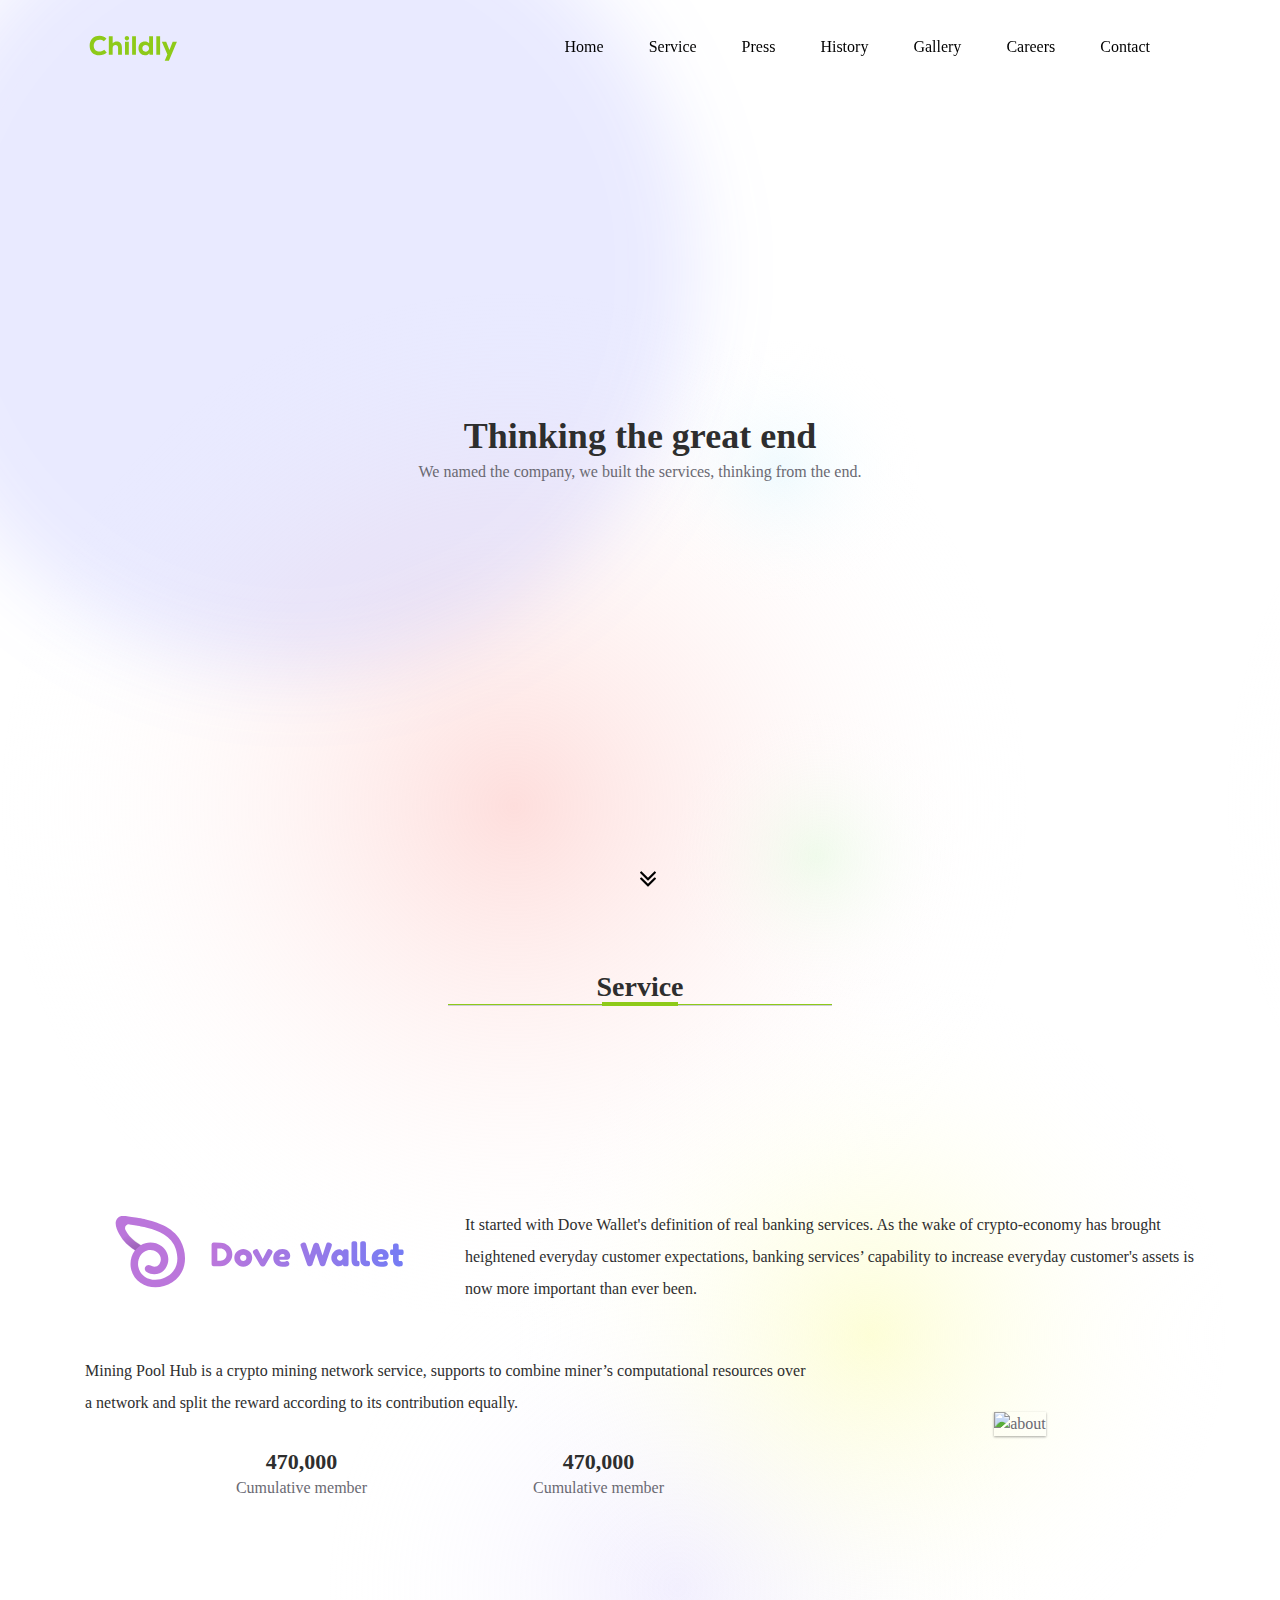
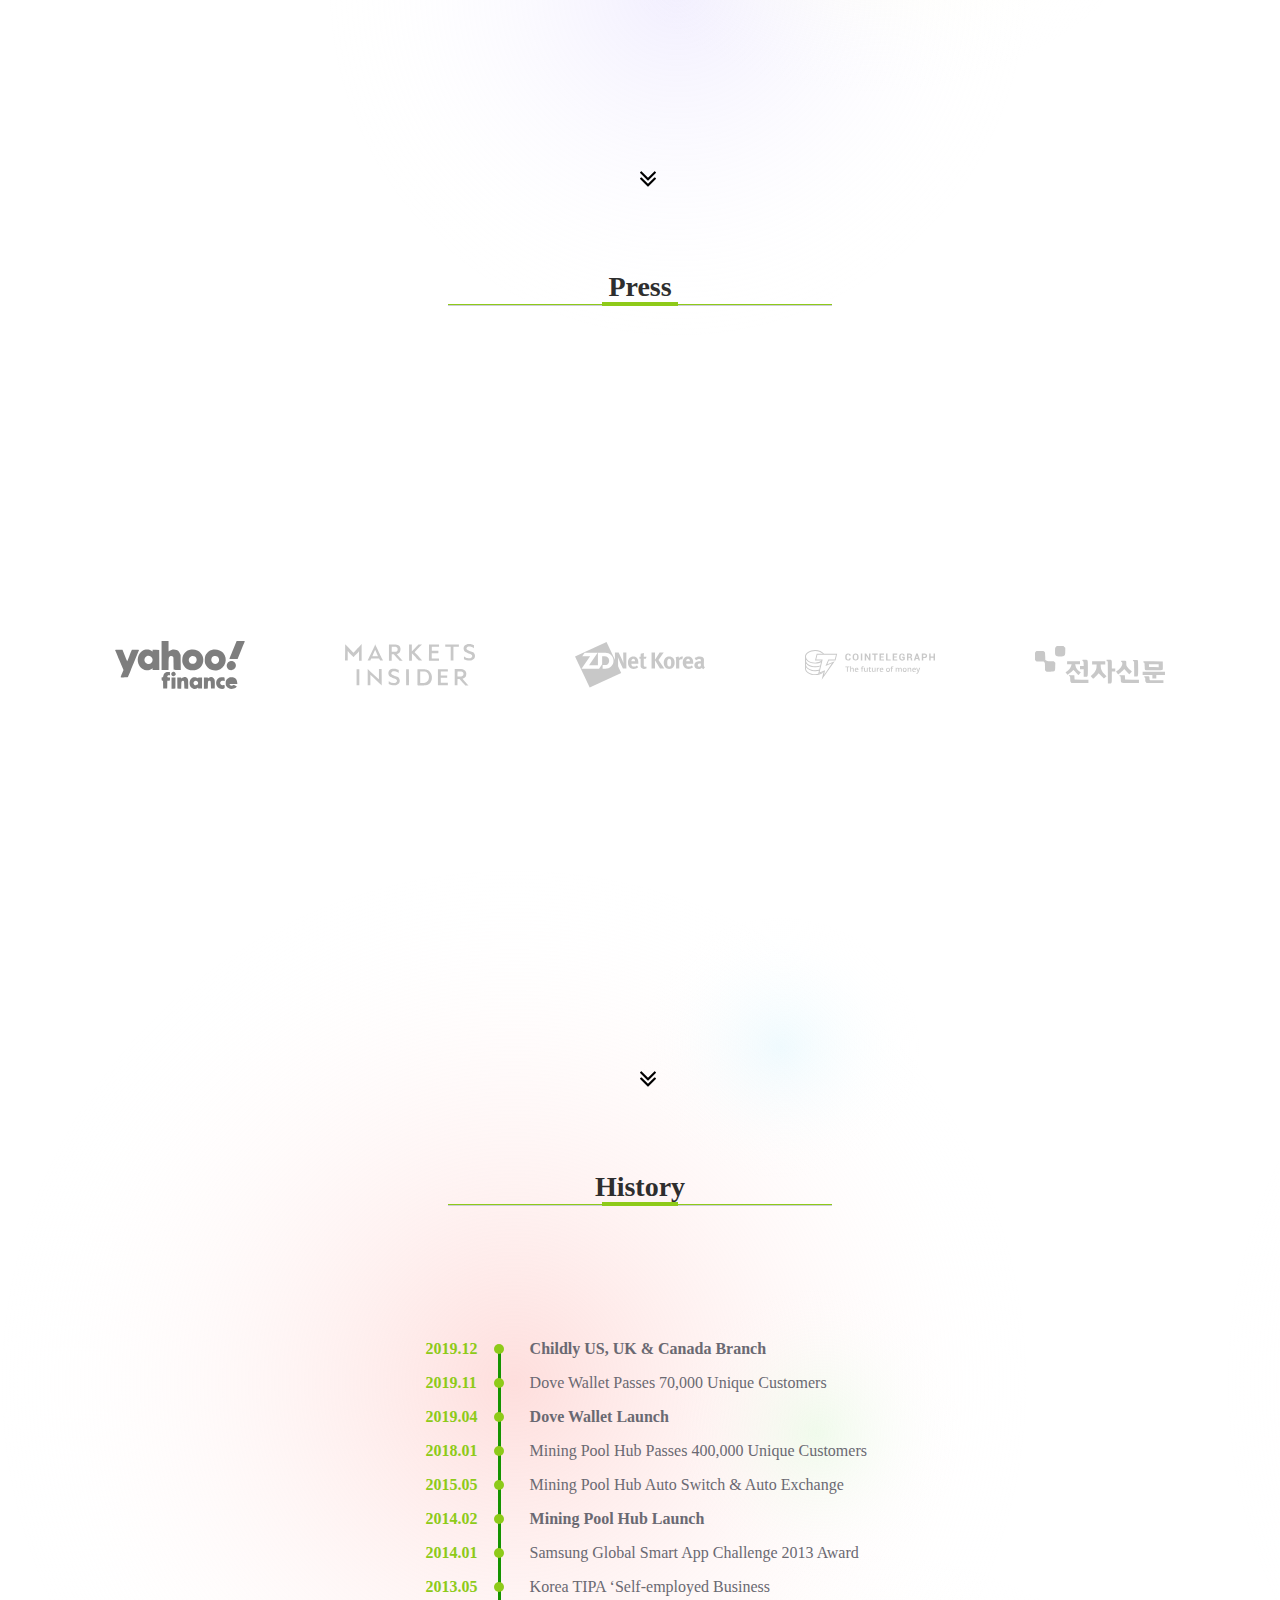
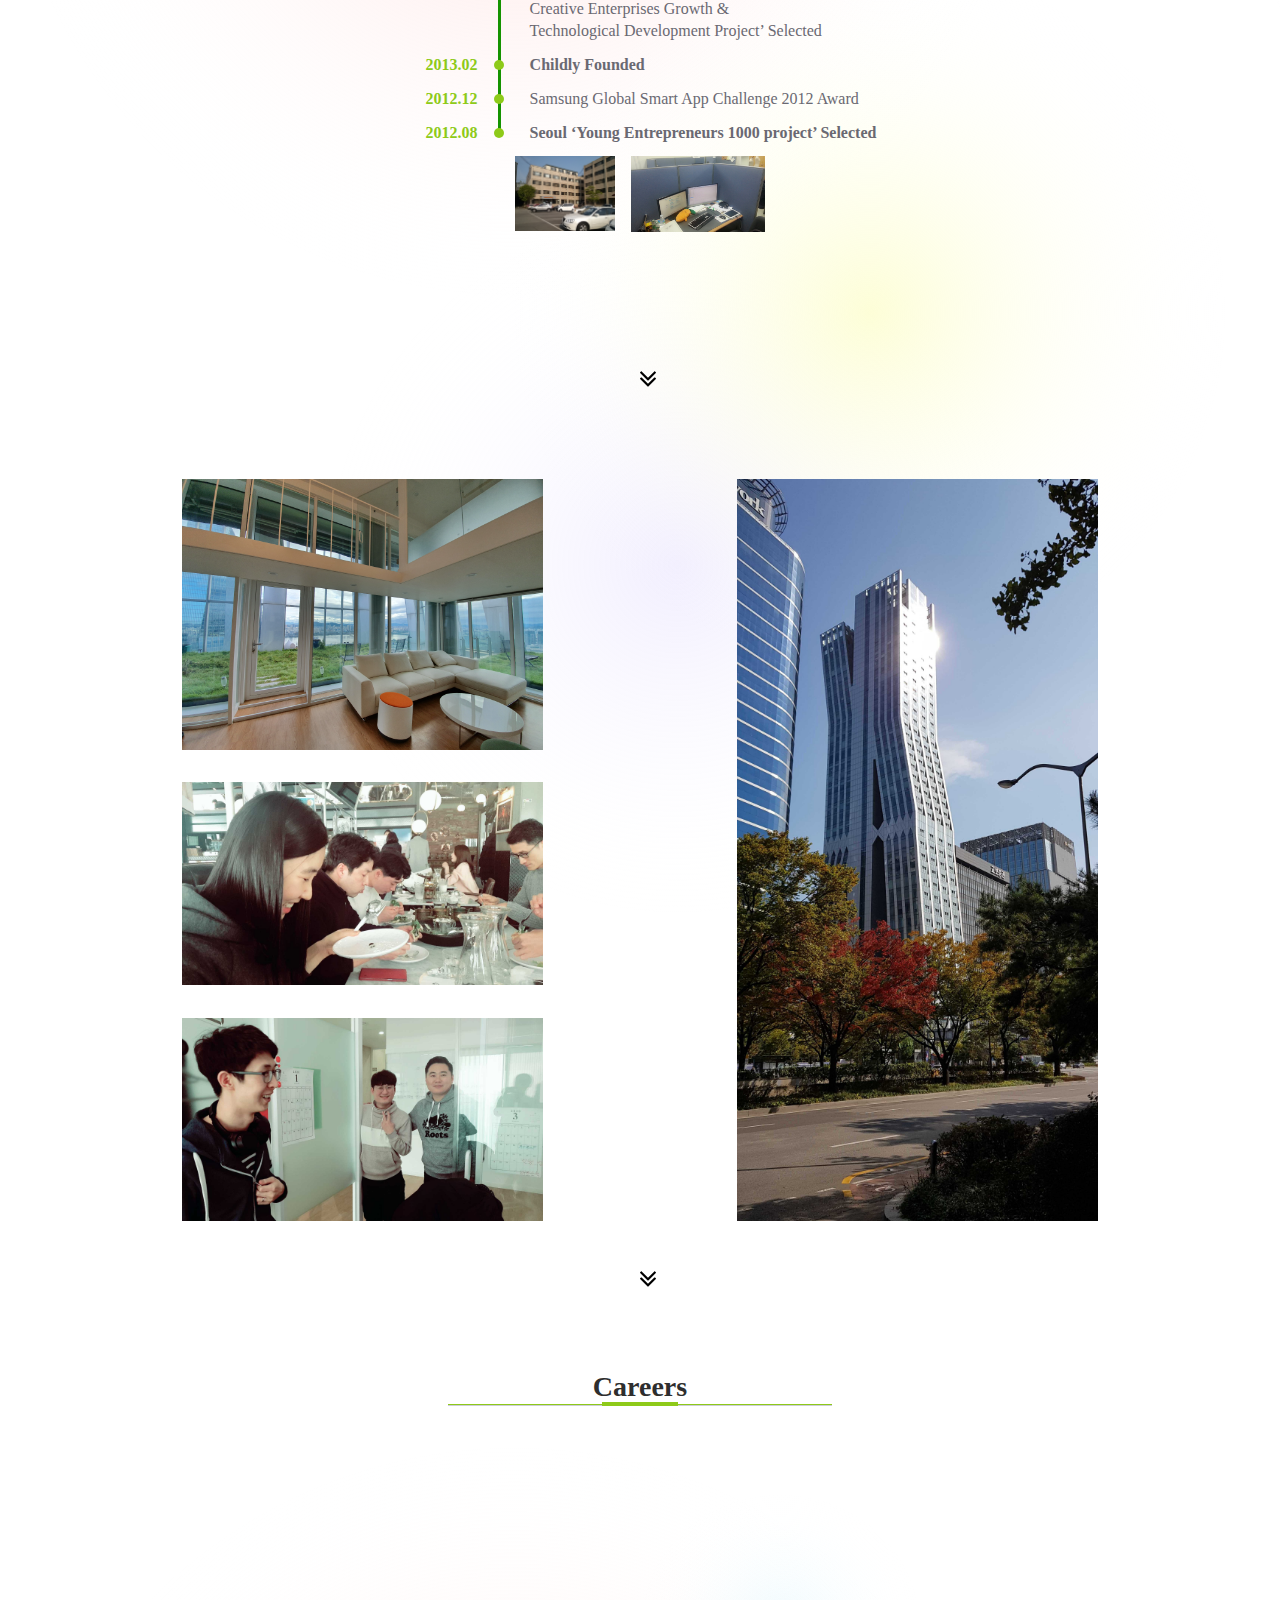
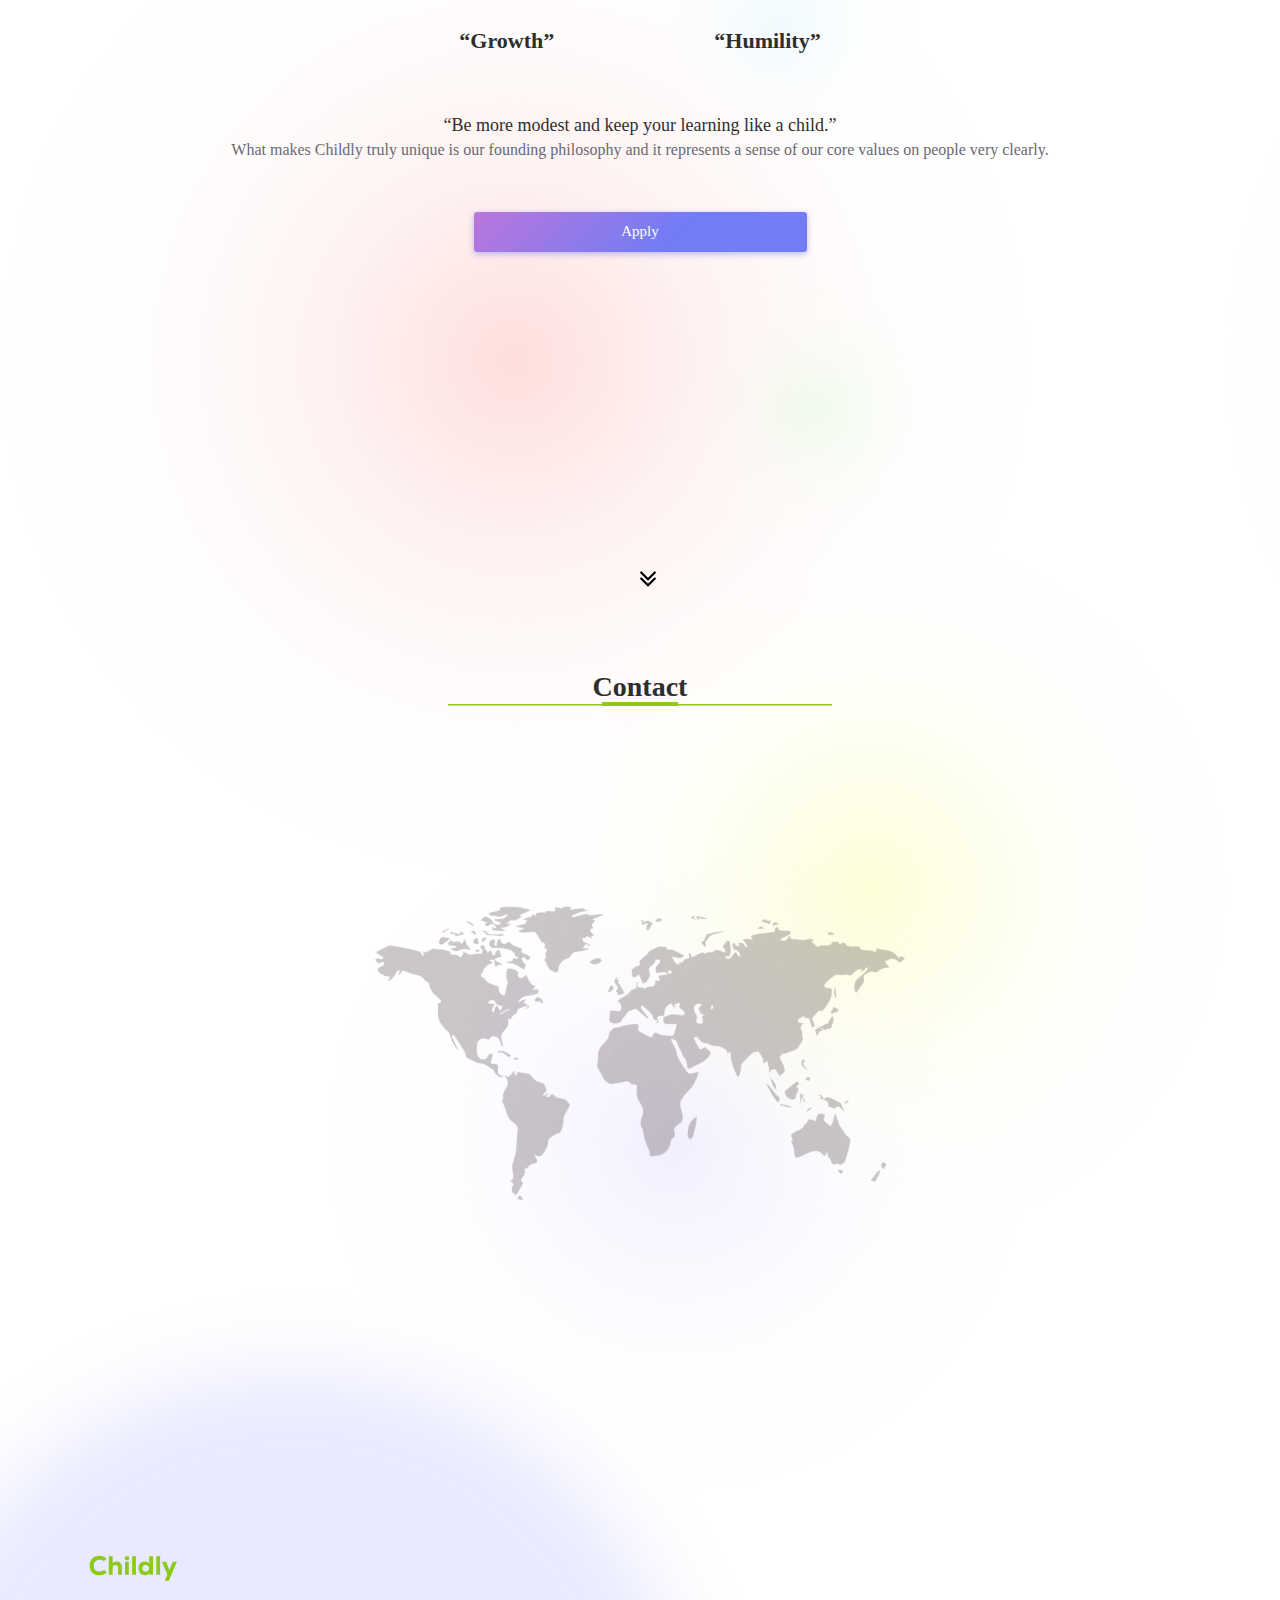
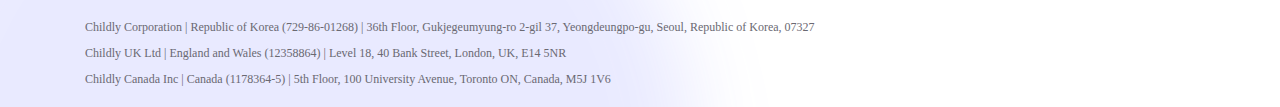
==== index.html @ 894b9121 "test push" ====
<!DOCTYPE html>
<html class="no-js" lang="en">
  <head>
    <meta charset="utf-8" />

    <title>Childly - Thinking the great end</title>

    <meta name="description" content="" />
    <meta name="viewport" content="width=device-width, initial-scale=1" />

    <!-- <link
      rel="shortcut icon"
      href="assets/images/favicon.png"
      type="image/png"
    /> -->
    <link
      rel="stylesheet"
      type="text/css"
      href="assets/css/bootstrap.min.css"
    />
    <link rel="stylesheet" type="text/css" href="assets/css/default.css" />
    <link rel="stylesheet" type="text/css" href="assets/css/style.css" />
    <link rel="stylesheet" type="text/css" href="assets/css/custom.css" />
    <link rel="stylesheet" type="text/css" href="assets/css/fullpage.css" />
  </head>

  <body id="body" class="en" background="assets/images/bg.svg">
    <div id="back-modal" onclick="onClickBackModal()" class="back-modal"></div>
    <header class="header-area">
      <div class="navbar-area">
        <div class="container">
          <div class="row">
            <div class="col-lg-12">
              <nav class="navbar navbar-expand-lg">
                <a class="navbar-brand" href="ko.html">
                  <img
                    class="logo"
                    src="assets/images/childly_logo.svg"
                    alt="Logo"
                  />
                </a>
                <button
                  id="navbar-toggler"
                  class="navbar-toggler"
                  onclick="subMenuToggle()"
                  type="button"
                >
                  <span class="toggler-icon"></span>
                  <span class="toggler-icon"></span>
                  <span class="toggler-icon"></span>
                </button>

                <div id="sub-menu-bar" class="navbar-collapse sub-menu-bar">
                  <ul id="nav" class="navbar-nav ml-auto">
                    <li class="nav-item active">
                      <a class="page-scroll" href="#home">Home</a>
                    </li>
                    <li class="nav-item">
                      <a class="page-scroll" href="#service">Service</a>
                    </li>
                    <li class="nav-item">
                      <a class="page-scroll" href="#press">Press</a>
                    </li>
                    <li class="nav-item">
                      <a class="page-scroll" href="#history">History</a>
                    </li>
                    <li class="nav-item">
                      <a class="page-scroll" href="#gallery">Gallery</a>
                    </li>
                    <li class="nav-item">
                      <a class="page-scroll" href="#careers">Careers</a>
                    </li>
                    <li class="nav-item">
                      <a class="page-scroll" href="#careers">Contact</a>
                    </li>
                  </ul>
                </div>
              </nav>
            </div>
          </div>
        </div>
      </div>
    </header>

    <div id="fullpage" class="wrapper">
      <section class="home banner section">
        <span class="balloon balloon-1"></span>
        <a href="#service" class="next-btn"
          ><img src="assets/images/next.svg" alt="next"
        /></a>
        <div class="container center">
          <div class="text-center">
            <h2 class="header-title">
              Thinking the great end
            </h2>
            <p class="header-sub-title">
              We named the company, we built the services, thinking from the
              end.
            </p>
          </div>
        </div>
      </section>

      <section class="service section service-content">
        <div class="heading">
          <h3 class="heading-text">
            Service
          </h3>
          <span class="heading-line"></span>
        </div>
        <div class="section-wrapper">
          <a href="#press" class="next-btn"
            ><img src="assets/images/next.svg" alt="next"
          /></a>
          <div class="container">
            <div class="row">
              <div class="col-lg-4 service-img">
                <div class="about-image text-center order-lg-last">
                  <img
                    class="service-img-dovewallet"
                    src="assets/images/dovewallet_logo.svg"
                    alt="about"
                  />
                </div>
              </div>
              <div class="col-lg-8 service-text">
                <div>
                  <div class="section-title">
                    <div>
                      <h3 class="title">
                        <span>
                          It started with Dove Wallet's definition of real
                          banking services. As the wake of crypto-economy has
                          brought heightened everyday customer expectations,
                          banking services’ capability to increase everyday
                          customer's assets is now more important than ever
                          been.
                        </span>
                      </h3>
                      <p class="text"></p>
                    </div>
                    <!-- <div>
                      <a
                        href="#0"
                        class="more"
                        onclick="dovewalletMoreInfoToggle()"
                        ><img src="assets/images/more.svg" alt="more"
                      /></a>
                    </div> -->
                  </div>
                </div>

                <div class="more-info" id="service-dovewallet-more-info">
                  <div class="more-info-frame">
                    <p>
                      As the cryptocurrency adoption for the New Economy keeps
                      growing, in Dove Wallet, we understand how much our
                      customers need a friendly platform to learn and
                      participate in the market in a simple, secure & profitable
                      way. Dove Wallet is made for beginners & experienced
                      investors alike, offers customers their digital wallet,
                      being able to secure, trade & manage your
                      cryptocurrencies, digital assets all in one place.
                    </p>
                  </div>
                </div>
              </div>
            </div>

            <div class="row section-miningpullhub">
              <div class="col-lg-8 service-text">
                <div>
                  <div class="section-title">
                    <h3 class="title">
                      <span>
                        Mining Pool Hub is a crypto mining network service,
                        supports to combine miner’s computational resources over
                        a network and split the reward according to its
                        contribution equally.
                      </span>
                    </h3>
                    <!-- <a
                      href="#0"
                      class="more"
                      onclick="minigpoolhubMoreInfoToggle()"
                      ><img src="assets/images/more.svg" alt="more"
                    /></a> -->
                    <div class="more-info" id="service-minigpoolhub-more-info">
                      <div class="more-info-frame">
                        <p>
                          Since its global launch in 2014, Mining Pool Hub has
                          proven itself as one of the most reliable & secure
                          mining pool service with more than 500K users
                          worldwide.
                        </p>
                      </div>
                    </div>
                    <div class="row mt-30 section-sub-miningpullhub">
                      <div class="text-center">
                        <div class="minigpoolhub-count">
                          <h4 class="font-bold">470,000</h4>
                        </div>
                        <div>
                          <p>Cumulative member</p>
                        </div>
                      </div>
                      <div class="text-center">
                        <div>
                          <h4 class="font-bold">470,000</h4>
                        </div>
                        <div>
                          <p>Cumulative member</p>
                        </div>
                      </div>
                    </div>
                  </div>
                </div>
              </div>
              <div class="col-lg-4 service-img">
                <div class="about-image">
                  <img
                    class="service-img-miningpullhub"
                    src="assets/images/miningpoolhub-logo.png"
                    alt="about"
                  />
                </div>
              </div>
            </div>
          </div>
        </div>
      </section>

      <section class="press press-content section">
        <div class="section-wrapper">
          <div class="heading">
            <h3 class="heading-text">
              Press
            </h3>
            <span class="heading-line"></span>
          </div>
          <a href="#history" class="next-btn"
            ><img src="assets/images/next.svg" alt="next"
          /></a>
          <div class="container">
            <div class="row">
              <div class="col-lg-12">
                <div
                  class="brand-logo d-flex align-items-center justify-content-center justify-content-md-between"
                >
                  <div class="single-logo mt-30">
                    <img src="assets/images/press1.svg" alt="press" />
                  </div>
                  <div class="single-logo mt-30">
                    <img src="assets/images/press2.svg" alt="press" />
                  </div>
                  <div class="single-logo mt-30">
                    <img src="assets/images/press3.svg" alt="press" />
                  </div>
                  <div class="single-logo mt-30">
                    <img src="assets/images/press4.svg" alt="press" />
                  </div>
                  <div class="single-logo mt-30">
                    <img src="assets/images/press5.svg" alt="press" />
                  </div>
                </div>
              </div>
            </div>
          </div>
        </div>
      </section>

      <section class="history history-section history section">
        <div class="section-wrapper">
          <div class="heading">
            <h3 class="heading-text">
              History
            </h3>
            <span class="heading-line"></span>
          </div>
          <a href="#gallery" class="next-btn"
            ><img src="assets/images/next.svg" alt="next"
          /></a>
          <div class="container">
            <ul class="list">
              <div class="v-line"></div>

              <li class="item">
                <div class="date">2019.12</div>
                <div class="event">Childly US, UK & Canada Branch</div>
              </li>

              <li class="sub-item">
                <div class="sub-date">2019.11</div>
                <div class="sub-event">
                  Dove Wallet Passes 70,000 Unique Customers
                </div>
              </li>

              <li class="item">
                <div class="date">2019.04</div>
                <div class="event">Dove Wallet Launch</div>
              </li>

              <li class="sub-item">
                <div class="sub-date">2018.01</div>
                <div class="sub-event">
                  Mining Pool Hub Passes 400,000 Unique Customers
                </div>
              </li>
              <li class="sub-item">
                <div class="sub-date">2015.05</div>
                <div class="sub-event">
                  Mining Pool Hub Auto Switch & Auto Exchange
                </div>
              </li>

              <li class="item">
                <div class="date">2014.02</div>
                <div class="event">Mining Pool Hub Launch</div>
              </li>
              <li class="sub-item">
                <div class="sub-date">2014.01</div>
                <div class="sub-event">
                  Samsung Global Smart App Challenge 2013 Award
                </div>
              </li>

              <li class="sub-item">
                <div class="sub-date">2013.05</div>
                <div class="sub-event">
                  Korea TIPA ‘Self-employed Business
                  <br />
                  Creative Enterprises Growth &
                  <br />
                  Technological Development Project’ Selected
                </div>
              </li>

              <li class="item">
                <div class="date">2013.02</div>
                <div class="event">Childly Founded</div>
              </li>

              <li class="sub-item">
                <div class="sub-date">2012.12</div>
                <div class="sub-event">
                  Samsung Global Smart App Challenge 2012 Award
                </div>
              </li>

              <li class="item">
                <div class="date">2012.08</div>
                <div class="event">
                  Seoul ‘Young Entrepreneurs 1000 project’ Selected
                </div>
              </li>
              <div class="row img-frame">
                <div class="img1">
                  <img src="assets/images/history-1.jpg" alt="history" />
                </div>
                <div class="img2">
                  <img src="assets/images/history-2.jpg" alt="history" />
                </div>
              </div>
            </ul>
          </div>
        </div>
      </section>

      <section class="gallery gallery-content section">
        <div class="section-wrapper">
          <a href="#careers" class="next-btn"
            ><img src="assets/images/next.svg" alt="next"
          /></a>
          <div class="container">
            <div class="grid">
              <div class="item1">
                <img
                  class="gallery-img"
                  src="assets/images/temp1.jpg"
                  alt="temp"
                />
              </div>
              <div class="item2">
                <img
                  class="gallery-img"
                  src="assets/images/temp2.jpg"
                  alt="temp"
                />
              </div>
              <div class="item3">
                <img
                  class="gallery-img"
                  src="assets/images/temp3.jpg"
                  alt="temp"
                />
              </div>
              <div class="item4">
                <img
                  class="gallery-img"
                  src="assets/images/temp4.jpg"
                  alt="temp"
                />
              </div>
            </div>
          </div>
        </div>
      </section>

      <section class="careers careers-content section">
        <div class="section-wrapper">
          <div class="heading">
            <h3 class="heading-text">
              Careers
            </h3>
            <span class="heading-line"></span>
          </div>
          <a href="#contact" class="next-btn"
            ><img src="assets/images/next.svg" alt="next"
          /></a>
          <div class="container">
            <div class="row flex-center">
              <div class="keyword">
                <h4>“Growth”</h4>
              </div>
              <div class="keyword">
                <h4>“Humility”</h4>
              </div>
            </div>
            <div class="pt-60 pb-30 text-center">
              <h3 class="text highlight">
                “Be more modest and keep your learning like a child.”
              </h3>
              <span
                >What makes Childly truly unique is our founding philosophy and
                it represents a sense of our core values on people very
                clearly.</span
              >
            </div>
            <div class="apply-frame">
              <a class="apply-btn">Apply</a>
            </div>
          </div>
        </div>
      </section>

      <section class="contact contact-content section">
        <div class="section-wrapper">
          <div class="heading">
            <h3 class="heading-text">
              Contact
            </h3>
            <span class="heading-line"></span>
          </div>
          <div class="container">
            <div class="map-frame">
              <img
                src="assets/images/globalmap_general_childly.svg"
                alt="map"
              />
            </div>
          </div>
        </div>
      </section>
      <footer class="footer section fp-auto-height">
        <span class="balloon balloon-1"></span>
        <div class="container">
          <div class="footer-widget pb-70">
            <div class="row">
              <div class="footer-about" >
              <div class="logo-frame">
                <a class="logo" href="#">
                  <img src="assets/images/childly_logo.svg" alt="logo" />
                </a>
              </div>
              <div class="mt-30">
                <p class="information">
                  Childly Corporation | Republic of Korea (729-86-01268) | 36th
                  Floor, Gukjegeumyung-ro 2-gil 37, Yeongdeungpo-gu, Seoul,
                  Republic of Korea, 07327
                </p>
                <p class="information">
                  Childly UK Ltd | England and Wales (12358864) | Level 18, 40
                  Bank Street, London, UK, E14 5NR
                </p>
                <p class="information">
                  Childly Canada Inc | Canada (1178364-5) | 5th Floor, 100
                  University Avenue, Toronto ON, Canada, M5J 1V6
                </p>
              </div>
            </div>
          </div>
        </div>
      </footer>
    </div>

    <a href="#" class="back-to-top"><i class="lni-chevron-up"></i></a>
    <script src="assets/js/vendor/jquery-1.12.4.min.js"></script>
    <script src="assets/js/main.js"></script>
    <script src="assets/js/custom.js"></script>
    <script type="text/javascript" src="assets/js/fullpage.js"></script>
  </body>
</html>
---- assets/css/default.css ----
/* Deafult Margin & Padding */
/*-- Margin Top --*/
.mt-5 {
	margin-top: 5px;
}
.mt-10 {
	margin-top: 10px;
}
.mt-15 {
	margin-top: 15px;
}
.mt-20 {
	margin-top: 20px;
}
.mt-25 {
	margin-top: 25px;
}
.mt-30 {
	margin-top: 30px;
}
.mt-35 {
	margin-top: 35px;
}
.mt-40 {
	margin-top: 40px;
}
.mt-45 {
	margin-top: 45px;
}
.mt-50 {
	margin-top: 50px;
}
.mt-55 {
	margin-top: 55px;
}
.mt-60 {
	margin-top: 60px;
}
.mt-65 {
	margin-top: 65px;
}
.mt-70 {
	margin-top: 70px;
}
.mt-75 {
	margin-top: 75px;
}
.mt-80 {
	margin-top: 80px;
}
.mt-85 {
	margin-top: 85px;
}
.mt-90 {
	margin-top: 90px;
}
.mt-95 {
	margin-top: 95px;
}
.mt-100 {
	margin-top: 100px;
}
.mt-105 {
	margin-top: 105px;
}
.mt-110 {
	margin-top: 110px;
}
.mt-115 {
	margin-top: 115px;
}
.mt-120 {
	margin-top: 120px;
}
.mt-125 {
	margin-top: 125px;
}
.mt-130 {
	margin-top: 130px;
}
.mt-135 {
	margin-top: 135px;
}
.mt-140 {
	margin-top: 140px;
}
.mt-145 {
	margin-top: 145px;
}
.mt-150 {
	margin-top: 150px;
}
.mt-155 {
	margin-top: 155px;
}
.mt-160 {
	margin-top: 160px;
}
.mt-165 {
	margin-top: 165px;
}
.mt-170 {
	margin-top: 170px;
}
.mt-175 {
	margin-top: 175px;
}
.mt-180 {
	margin-top: 180px;
}
.mt-185 {
	margin-top: 185px;
}
.mt-190 {
	margin-top: 190px;
}
.mt-195 {
	margin-top: 195px;
}
.mt-200 {
	margin-top: 200px;
}
/*-- Margin Bottom --*/

.mb-5 {
	margin-bottom: 5px;
}
.mb-10 {
	margin-bottom: 10px;
}
.mb-15 {
	margin-bottom: 15px;
}
.mb-20 {
	margin-bottom: 20px;
}
.mb-25 {
	margin-bottom: 25px;
}
.mb-30 {
	margin-bottom: 30px;
}
.mb-35 {
	margin-bottom: 35px;
}
.mb-40 {
	margin-bottom: 40px;
}
.mb-45 {
	margin-bottom: 45px;
}
.mb-50 {
	margin-bottom: 50px;
}
.mb-55 {
	margin-bottom: 55px;
}
.mb-60 {
	margin-bottom: 60px;
}
.mb-65 {
	margin-bottom: 65px;
}
.mb-70 {
	margin-bottom: 70px;
}
.mb-75 {
	margin-bottom: 75px;
}
.mb-80 {
	margin-bottom: 80px;
}
.mb-85 {
	margin-bottom: 85px;
}
.mb-90 {
	margin-bottom: 90px;
}
.mb-95 {
	margin-bottom: 95px;
}
.mb-100 {
	margin-bottom: 100px;
}
.mb-105 {
	margin-bottom: 105px;
}
.mb-110 {
	margin-bottom: 110px;
}
.mb-115 {
	margin-bottom: 115px;
}
.mb-120 {
	margin-bottom: 120px;
}
.mb-125 {
	margin-bottom: 125px;
}
.mb-130 {
	margin-bottom: 130px;
}
.mb-135 {
	margin-bottom: 135px;
}
.mb-140 {
	margin-bottom: 140px;
}
.mb-145 {
	margin-bottom: 145px;
}
.mb-150 {
	margin-bottom: 150px;
}
.mb-155 {
	margin-bottom: 155px;
}
.mb-160 {
	margin-bottom: 160px;
}
.mb-165 {
	margin-bottom: 165px;
}
.mb-170 {
	margin-bottom: 170px;
}
.mb-175 {
	margin-bottom: 175px;
}
.mb-180 {
	margin-bottom: 180px;
}
.mb-185 {
	margin-bottom: 185px;
}
.mb-190 {
	margin-bottom: 190px;
}
.mb-195 {
	margin-bottom: 195px;
}
.mb-200 {
	margin-bottom: 200px;
}
/*-- margin left --*/
.ml-5 {
	margin-left: 5px;
}
.ml-10 {
	margin-left: 10px;
}
.ml-15 {
	margin-left: 15px;
}
.ml-20 {
	margin-left: 20px;
}
.ml-25 {
	margin-left: 25px;
}
.ml-30 {
	margin-left: 30px;
}
.ml-35 {
	margin-left: 35px;
}
.ml-40 {
	margin-left: 40px;
}
.ml-45 {
	margin-left: 45px;
}
.ml-50 {
	margin-left: 50px;
}
.ml-55 {
	margin-left: 55px;
}
.ml-60 {
	margin-left: 60px;
}
.ml-65 {
	margin-left: 65px;
}
.ml-70 {
	margin-left: 70px;
}
.ml-75 {
	margin-left: 75px;
}
.ml-80 {
	margin-left: 80px;
}
.ml-85 {
	margin-left: 85px;
}
.ml-90 {
	margin-left: 90px;
}
.ml-95 {
	margin-left: 95px;
}
.ml-100 {
	margin-left: 100px;
}
.ml-105 {
	margin-left: 105px;
}
.ml-110 {
	margin-left: 110px;
}
.ml-115 {
	margin-left: 115px;
}
.ml-120 {
	margin-left: 120px;
}
.ml-125 {
	margin-left: 125px;
}
.ml-130 {
	margin-left: 130px;
}
.ml-135 {
	margin-left: 135px;
}
.ml-140 {
	margin-left: 140px;
}
.ml-145 {
	margin-left: 145px;
}
.ml-150 {
	margin-left: 150px;
}
.ml-155 {
	margin-left: 155px;
}
.ml-160 {
	margin-left: 160px;
}
.ml-165 {
	margin-left: 165px;
}
.ml-170 {
	margin-left: 170px;
}
.ml-175 {
	margin-left: 175px;
}
.ml-180 {
	margin-left: 180px;
}
.ml-185 {
	margin-left: 185px;
}
.ml-190 {
	margin-left: 190px;
}
.ml-195 {
	margin-left: 195px;
}
.ml-200 {
	margin-left: 200px;
}
/*-- margin right --*/
.mr-5 {
	margin-right: 5px;
}
.mr-10 {
	margin-right: 10px;
}
.mr-15 {
	margin-right: 15px;
}
.mr-20 {
	margin-right: 20px;
}
.mr-25 {
	margin-right: 25px;
}
.mr-30 {
	margin-right: 30px;
}
.mr-35 {
	margin-right: 35px;
}
.mr-40 {
	margin-right: 40px;
}
.mr-45 {
	margin-right: 45px;
}
.mr-50 {
	margin-right: 50px;
}
.mr-55 {
	margin-right: 55px;
}
.mr-60 {
	margin-right: 60px;
}
.mr-65 {
	margin-right: 65px;
}
.mr-70 {
	margin-right: 70px;
}
.mr-75 {
	margin-right: 75px;
}
.mr-80 {
	margin-right: 80px;
}
.mr-85 {
	margin-right: 85px;
}
.mr-90 {
	margin-right: 90px;
}
.mr-95 {
	margin-right: 95px;
}
.mr-100 {
	margin-right: 100px;
}
.mr-105 {
	margin-right: 105px;
}
.mr-110 {
	margin-right: 110px;
}
.mr-115 {
	margin-right: 115px;
}
.mr-120 {
	margin-right: 120px;
}
.mr-125 {
	margin-right: 125px;
}
.mr-130 {
	margin-right: 130px;
}
.mr-135 {
	margin-right: 135px;
}
.mr-140 {
	margin-right: 140px;
}
.mr-145 {
	margin-right: 145px;
}
.mr-150 {
	margin-right: 150px;
}
.mr-155 {
	margin-right: 155px;
}
.mr-160 {
	margin-right: 160px;
}
.mr-165 {
	margin-right: 165px;
}
.mr-170 {
	margin-right: 170px;
}
.mr-175 {
	margin-right: 175px;
}
.mr-180 {
	margin-right: 180px;
}
.mr-185 {
	margin-right: 185px;
}
.mr-190 {
	margin-right: 190px;
}
.mr-195 {
	margin-right: 195px;
}
.mr-200 {
	margin-right: 200px;
}


/*-- Padding Top --*/

.pt-5 {
	padding-top: 5px;
}
.pt-10 {
	padding-top: 10px;
}
.pt-15 {
	padding-top: 15px;
}
.pt-20 {
	padding-top: 20px;
}
.pt-25 {
	padding-top: 25px;
}
.pt-30 {
	padding-top: 30px;
}
.pt-35 {
	padding-top: 35px;
}
.pt-40 {
	padding-top: 40px;
}
.pt-45 {
	padding-top: 45px;
}
.pt-50 {
	padding-top: 50px;
}
.pt-55 {
	padding-top: 55px;
}
.pt-60 {
	padding-top: 60px;
}
.pt-65 {
	padding-top: 65px;
}
.pt-70 {
	padding-top: 70px;
}
.pt-75 {
	padding-top: 75px;
}
.pt-80 {
	padding-top: 80px;
}
.pt-85 {
	padding-top: 85px;
}
.pt-90 {
	padding-top: 90px;
}
.pt-95 {
	padding-top: 95px;
}
.pt-100 {
	padding-top: 100px;
}
.pt-105 {
	padding-top: 105px;
}
.pt-110 {
	padding-top: 110px;
}
.pt-115 {
	padding-top: 115px;
}
.pt-120 {
	padding-top: 120px;
}
.pt-125 {
	padding-top: 125px;
}
.pt-130 {
	padding-top: 130px;
}
.pt-135 {
	padding-top: 135px;
}
.pt-140 {
	padding-top: 140px;
}
.pt-145 {
	padding-top: 145px;
}
.pt-150 {
	padding-top: 150px;
}
.pt-155 {
	padding-top: 155px;
}
.pt-160 {
	padding-top: 160px;
}
.pt-165 {
	padding-top: 165px;
}
.pt-170 {
	padding-top: 170px;
}
.pt-175 {
	padding-top: 175px;
}
.pt-180 {
	padding-top: 180px;
}
.pt-185 {
	padding-top: 185px;
}
.pt-190 {
	padding-top: 190px;
}
.pt-195 {
	padding-top: 195px;
}
.pt-200 {
	padding-top: 200px;
}
/*-- Padding Bottom --*/

.pb-5 {
	padding-bottom: 5px;
}
.pb-10 {
	padding-bottom: 10px;
}
.pb-15 {
	padding-bottom: 15px;
}
.pb-20 {
	padding-bottom: 20px;
}
.pb-25 {
	padding-bottom: 25px;
}
.pb-30 {
	padding-bottom: 30px;
}
.pb-35 {
	padding-bottom: 35px;
}
.pb-40 {
	padding-bottom: 40px;
}
.pb-45 {
	padding-bottom: 45px;
}
.pb-50 {
	padding-bottom: 50px;
}
.pb-55 {
	padding-bottom: 55px;
}
.pb-60 {
	padding-bottom: 60px;
}
.pb-65 {
	padding-bottom: 65px;
}
.pb-70 {
	padding-bottom: 70px;
}
.pb-75 {
	padding-bottom: 75px;
}
.pb-80 {
	padding-bottom: 80px;
}
.pb-85 {
	padding-bottom: 85px;
}
.pb-90 {
	padding-bottom: 90px;
}
.pb-95 {
	padding-bottom: 95px;
}
.pb-100 {
	padding-bottom: 100px;
}
.pb-105 {
	padding-bottom: 105px;
}
.pb-110 {
	padding-bottom: 110px;
}
.pb-115 {
	padding-bottom: 115px;
}
.pb-120 {
	padding-bottom: 120px;
}
.pb-125 {
	padding-bottom: 125px;
}
.pb-130 {
	padding-bottom: 130px;
}
.pb-135 {
	padding-bottom: 135px;
}
.pb-140 {
	padding-bottom: 140px;
}
.pb-145 {
	padding-bottom: 145px;
}
.pb-150 {
	padding-bottom: 150px;
}
.pb-155 {
	padding-bottom: 155px;
}
.pb-160 {
	padding-bottom: 160px;
}
.pb-165 {
	padding-bottom: 165px;
}
.pb-170 {
	padding-bottom: 170px;
}
.pb-175 {
	padding-bottom: 175px;
}
.pb-180 {
	padding-bottom: 180px;
}
.pb-185 {
	padding-bottom: 185px;
}
.pb-190 {
	padding-bottom: 190px;
}
.pb-195 {
	padding-bottom: 195px;
}
.pb-200 {
	padding-bottom: 200px;
}

/*-- Padding left --*/

.pl-0 {
	padding-left: 0px;
}
.pl-5 {
	padding-left: 5px;
}
.pl-10 {
	padding-left: 10px;
}
.pl-15 {
	padding-left: 15px;
}
.pl-20 {
	padding-left: 20px;
}
.pl-25 {
	padding-left: 25px;
}
.pl-30 {
	padding-left: 30px;
}
.pl-35 {
	padding-left: 35px;
}
.pl-40 {
	padding-left: 40px;
}
.pl-45 {
	padding-left: 45px;
}
.pl-50 {
	padding-left: 50px;
}
.pl-55 {
	padding-left: 55px;
}
.pl-60 {
	padding-left: 60px;
}
.pl-65 {
	padding-left: 65px;
}
.pl-70 {
	padding-left: 70px;
}
.pl-75 {
	padding-left: 75px;
}
.pl-80 {
	padding-left: 80px;
}
.pl-85 {
	padding-left: 85px;
}
.pl-90 {
	padding-left: 90px;
}
.pl-100 {
	padding-left: 100px;
}
.pl-105 {
	padding-left: 105px;
}
.pl-110 {
	padding-left: 110px;
}
.pl-115 {
	padding-left: 115px;
}
.pl-120 {
	padding-left: 120px;
}
.pl-125 {
	padding-left: 125px;
}
/*-- Padding right --*/

.pr-0 {
	padding-right: 0px;
}
.pr-5 {
	padding-right: 5px;
}
.pr-10 {
	padding-right: 10px;
}
.pr-15 {
	padding-right: 15px;
}
.pr-20 {
	padding-right: 20px;
}
.pr-25 {
	padding-right: 25px;
}
.pr-30 {
	padding-right: 30px;
}
.pr-35 {
	padding-right: 35px;
}
.pr-40 {
	padding-right: 40px;
}
.pr-45 {
	padding-right: 45px;
}
.pr-50 {
	padding-right: 50px;
}
.pr-55 {
	padding-right: 55px;
}
.pr-60 {
	padding-right: 60px;
}
.pr-65 {
	padding-right: 65px;
}
.pr-70 {
	padding-right: 70px;
}
.pr-75 {
	padding-right: 75px;
}
.pr-80 {
	padding-right: 80px;
}
.pr-85 {
	padding-right: 85px;
}
.pr-90 {
	padding-right: 90px;
}
.pr-95 {
	padding-right: 95px;
}
.pr-100 {
	padding-right: 100px;
}
.pr-105 {
	padding-right: 105px;
}
/* Background Color */

.gray-bg {
	background: #f6f6f6;
}
.white-bg {
	background: #fff;
}
.black-bg {
	background: #222;
}
/* Color */

.white {
	color: #fff;
}
.black {
	color: #222;
}
/* black overlay */

[data-overlay] {
	position: relative;
}
[data-overlay]::before {
	background: #000 none repeat scroll 0 0;
	content: "";
	height: 100%;
	left: 0;
	position: absolute;
	top: 0;
	width: 100%;
	z-index: 1;
}
[data-overlay="3"]::before {
	opacity: 0.3;
}
[data-overlay="4"]::before {
	opacity: 0.4;
}
[data-overlay="5"]::before {
	opacity: 0.5;
}
[data-overlay="6"]::before {
	opacity: 0.6;
}
[data-overlay="7"]::before {
	opacity: 0.7;
}
[data-overlay="8"]::before {
	opacity: 0.8;
}
[data-overlay="9"]::before {
	opacity: 0.9;
}
---- assets/css/style.css ----
@import url("https://spoqa.github.io/spoqa-han-sans/css/SpoqaHanSans-kr.css");

body {
  color: #6a6972;
  overflow-x: hidden;
}

.ko {
  font-family: "Spoqa Han Sans", "Sans-serif";
}

.en {
  font-family: "Spoqa Han Sans", "Sans-serif";
}

* {
  margin: 0;
  padding: 0;
  -webkit-box-sizing: border-box;
  -moz-box-sizing: border-box;
  box-sizing: border-box;
}

img {
  max-width: 100%;
}

a:focus,
input:focus,
textarea:focus,
button:focus {
  text-decoration: none;
  outline: none;
}

a:focus,
a:hover {
  text-decoration: none;
}

i,
span,
a {
  display: inline-block;
}

audio,
canvas,
iframe,
img,
svg,
video {
  vertical-align: middle;
}

h1,
h2,
h3,
h4,
h5,
h6 {
  font-weight: 700;
  color: #2e2e2e;
  margin: 0px;
}

h1 {
  font-size: 48px;
}

h2 {
  font-size: 36px;
}

h3 {
  font-size: 28px;
}

h4 {
  font-size: 22px;
}

h5 {
  font-size: 18px;
}

h6 {
  font-size: 16px;
}

ul,
ol {
  margin: 0px;
  padding: 0px;
  list-style-type: none;
}

p {
  font-size: 16px;
  font-weight: 400;
  line-height: 26px;
  color: #6a6972;
  margin: 0px;
}

.bg_cover {
  background-position: center center;
  background-size: cover;
  background-repeat: no-repeat;
  width: 100%;
  height: 100%;
}


.section-title .line {
  background: -webkit-linear-gradient(#708fff 0%, #8d70ff);
  background: -o-linear-gradient(#708fff 0%, #8d70ff);
  background: linear-gradient(#708fff 0%, #8d70ff);
  width: 150px;
  height: 5px;
  margin-bottom: 10px !important;
}

@media (max-width: 767px) {
  .section-title .title {
    font-size: 18px;
  }
}

.section-title .sub-title {
  font-size: 18px;
  font-weight: 400;
  color: #8eca19;
  text-transform: uppercase;
}
@media (max-width: 767px) {
  .section-title .sub-title {
    font-size: 16px;
  }
}

.section-title .title {
  font-size: 18px;
  padding-top: 10px;
  line-height: 32px;
}
@media only screen and (min-width: 992px) and (max-width: 1199px) {
  .section-title .title {
    font-size: 18px;
  }
}
@media (max-width: 767px) {
  .section-title .title {
    font-size: 18px;
  }
}
.section-title .title span {
  font-weight: 400;
  display: contents;
}

.navbar-area {
  position: absolute;
  top: 0;
  left: 0;
  width: 100%;
  z-index: 99;
  -webkit-transition: all 0.3s ease-out 0s;
  -moz-transition: all 0.3s ease-out 0s;
  -ms-transition: all 0.3s ease-out 0s;
  -o-transition: all 0.3s ease-out 0s;
  transition: all 0.3s ease-out 0s;
}

.sticky {
  position: fixed;
  background: #fff;
  z-index: 99;
  -webkit-box-shadow: 0px 20px 50px 0px rgba(0, 0, 0, 0.05);
  -moz-box-shadow: 0px 20px 50px 0px rgba(0, 0, 0, 0.05);
  box-shadow: 0px 20px 50px 0px rgba(0, 0, 0, 0.05);
  -webkit-transition: all 0.3s ease-out 0s;
  -moz-transition: all 0.3s ease-out 0s;
  -ms-transition: all 0.3s ease-out 0s;
  -o-transition: all 0.3s ease-out 0s;
  transition: all 0.3s ease-out 0s;
}
.sticky .navbar {
  padding: 10px 0;
}

.navbar {
  padding: 25px 0;
  border-radius: 5px;
  position: relative;
  -webkit-transition: all 0.3s ease-out 0s;
  -moz-transition: all 0.3s ease-out 0s;
  -ms-transition: all 0.3s ease-out 0s;
  -o-transition: all 0.3s ease-out 0s;
  transition: all 0.3s ease-out 0s;
}

.navbar-brand {
  padding: 0;
}

.navbar-toggler {
  padding: 0;
}
.navbar-toggler .toggler-icon {
  width: 30px;
  height: 2px;
  display: block;
  margin: 5px 0;
  position: relative;
  -webkit-transition: all 0.3s ease-out 0s;
  -moz-transition: all 0.3s ease-out 0s;
  -ms-transition: all 0.3s ease-out 0s;
  -o-transition: all 0.3s ease-out 0s;
  transition: all 0.3s ease-out 0s;
}
.navbar-toggler.active .toggler-icon:nth-of-type(1) {
  -webkit-transform: rotate(45deg);
  -moz-transform: rotate(45deg);
  -ms-transform: rotate(45deg);
  -o-transform: rotate(45deg);
  transform: rotate(45deg);
  top: 7px;
}
.navbar-toggler.active .toggler-icon:nth-of-type(2) {
  opacity: 0;
}
.navbar-toggler.active .toggler-icon:nth-of-type(3) {
  -webkit-transform: rotate(135deg);
  -moz-transform: rotate(135deg);
  -ms-transform: rotate(135deg);
  -o-transform: rotate(135deg);
  transform: rotate(135deg);
  top: -7px;
}

.sub-menu-bar {
  z-index: 50;
  display: none;
}

.sub-menu-bar.show {
  display: unset;
}

@media only screen and (min-width: 768px) and (max-width: 991px) {
  .navbar-collapse {
    position: absolute;
    top: 100%;
    left: 0;
    width: 100%;
    z-index: 50;
    -webkit-box-shadow: 0px 15px 20px 0px rgba(0, 0, 0, 0.1);
    -moz-box-shadow: 0px 15px 20px 0px rgba(0, 0, 0, 0.1);
    box-shadow: 0px 15px 20px 0px rgba(0, 0, 0, 0.1);
    padding: 5px 12px;
  }
}

@media (max-width: 767px) {
  .navbar-collapse {
    position: absolute;
    top: 100%;
    left: 0;
    width: 100%;
    z-index: 9;
    -webkit-box-shadow: 0px 15px 20px 0px rgba(0, 0, 0, 0.1);
    -moz-box-shadow: 0px 15px 20px 0px rgba(0, 0, 0, 0.1);
    box-shadow: 0px 15px 20px 0px rgba(0, 0, 0, 0.1);
    padding: 5px 12px;
  }
}

.navbar-nav .nav-item {
  margin-right: 45px;
  position: relative;
}
@media only screen and (min-width: 992px) and (max-width: 1199px) {
  .navbar-nav .nav-item {
    margin-right: 30px;
  }
}
@media only screen and (min-width: 768px) and (max-width: 991px) {
  .navbar-nav .nav-item {
    margin: 0;
  }
}
@media (max-width: 767px) {
  .navbar-nav .nav-item {
    margin: 0;
  }
}
.navbar-nav .nav-item a {
  font-size: 16px;
  font-weight: 400;
  -webkit-transition: all 0.3s ease-out 0s;
  -moz-transition: all 0.3s ease-out 0s;
  -ms-transition: all 0.3s ease-out 0s;
  -o-transition: all 0.3s ease-out 0s;
  transition: all 0.3s ease-out 0s;
  padding: 10px 0;
  position: relative;
}
@media only screen and (min-width: 768px) and (max-width: 991px) {
  .navbar-nav .nav-item a {
    display: block;
    padding: 4px 0;
    color: #2e2e2e;
  }
}
@media (max-width: 767px) {
  .navbar-nav .nav-item a {
    display: block;
    padding: 4px 0;
    color: #2e2e2e;
  }
}
.navbar-nav .nav-item:hover .sub-menu {
  top: 100%;
  opacity: 1;
  visibility: visible;
}
@media only screen and (min-width: 768px) and (max-width: 991px) {
  .navbar-nav .nav-item:hover .sub-menu {
    top: 0;
  }
}
@media (max-width: 767px) {
  .navbar-nav .nav-item:hover .sub-menu {
    top: 0;
  }
}
.navbar-nav .nav-item .sub-menu {
  width: 200px;
  -webkit-box-shadow: 0px 0px 20px 0px rgba(0, 0, 0, 0.1);
  -moz-box-shadow: 0px 0px 20px 0px rgba(0, 0, 0, 0.1);
  box-shadow: 0px 0px 20px 0px rgba(0, 0, 0, 0.1);
  position: absolute;
  top: 110%;
  left: 0;
  opacity: 0;
  visibility: hidden;
  -webkit-transition: all 0.3s ease-out 0s;
  -moz-transition: all 0.3s ease-out 0s;
  -ms-transition: all 0.3s ease-out 0s;
  -o-transition: all 0.3s ease-out 0s;
  transition: all 0.3s ease-out 0s;
}
@media only screen and (min-width: 768px) and (max-width: 991px) {
  .navbar-nav .nav-item .sub-menu {
    position: relative;
    width: 100%;
    top: 0;
    display: none;
    opacity: 1;
    visibility: visible;
  }
}
@media (max-width: 767px) {
  .navbar-nav .nav-item .sub-menu {
    position: relative;
    width: 100%;
    top: 0;
    display: none;
    opacity: 1;
    visibility: visible;
  }
}
.navbar-nav .nav-item .sub-menu li {
  display: block;
}
.navbar-nav .nav-item .sub-menu li a {
  display: block;
  padding: 8px 20px;
  color: #2e2e2e;
}
.navbar-nav .nav-item .sub-menu li a.active,
.navbar-nav .nav-item .sub-menu li a:hover {
  padding-left: 25px;
  color: #8eca19;
}

.navbar-nav .sub-nav-toggler {
  display: none;
}
@media only screen and (min-width: 768px) and (max-width: 991px) {
  .navbar-nav .sub-nav-toggler {
    display: block;
    position: absolute;
    right: 0;
    top: 0;
    background: none;
    color: #2e2e2e;
    font-size: 18px;
    border: 0;
    width: 30px;
    height: 30px;
  }
}
@media (max-width: 767px) {
  .navbar-nav .sub-nav-toggler {
    display: block;
    position: absolute;
    right: 0;
    top: 0;
    background: none;
    color: #2e2e2e;
    font-size: 18px;
    border: 0;
    width: 30px;
    height: 30px;
  }
}
.navbar-nav .sub-nav-toggler span {
  width: 8px;
  height: 8px;
  border-left: 1px solid #2e2e2e;
  border-bottom: 1px solid #2e2e2e;
  -webkit-transform: rotate(-45deg);
  -moz-transform: rotate(-45deg);
  -ms-transform: rotate(-45deg);
  -o-transform: rotate(-45deg);
  transform: rotate(-45deg);
  position: relative;
  top: -5px;
}

@media only screen and (min-width: 768px) and (max-width: 991px) {
  .navbar-btn {
    position: absolute;
    top: 50%;
    right: 50px;
    -webkit-transform: translateY(-50%);
    -moz-transform: translateY(-50%);
    -ms-transform: translateY(-50%);
    -o-transform: translateY(-50%);
    transform: translateY(-50%);
  }
}

@media (max-width: 767px) {
  .navbar-btn {
    position: absolute;
    top: 50%;
    right: 50px;
    -webkit-transform: translateY(-50%);
    -moz-transform: translateY(-50%);
    -ms-transform: translateY(-50%);
    -o-transform: translateY(-50%);
    transform: translateY(-50%);
  }
}

.navbar-btn .main-btn {
  height: 45px;
  line-height: 45px;
  background: -webkit-linear-gradient(
    left,
    #fe8464 0%,
    #fe6e9a 50%,
    #fe8464 100%
  );
  background: -o-linear-gradient(left, #fe8464 0%, #fe6e9a 50%, #fe8464 100%);
  background: linear-gradient(to right, #fe8464 0%, #fe6e9a 50%, #fe8464 100%);
  background-size: 200%;
}
.navbar-btn .main-btn:hover {
  background-position: right center;
}

.sticky .navbar-toggler .toggler-icon {
  background-color: #2e2e2e;
}

.sticky .navbar-nav .nav-item a {
  color: #2e2e2e;
}

.sticky .navbar-nav .nav-item.active > a,
.sticky .navbar-nav .nav-item:hover > a {
  color: #8eca19;
}

.header-hero {
  position: relative;
  z-index: 5;
  background-position: bottom center;
}

.header-hero-content .header-sub-title {
  font-size: 22px;
  font-weight: 300;
  margin-top: 12px;
}
@media (max-width: 767px) {
  .header-hero-content .header-sub-title {
    font-size: 24px;
  }
}
@media only screen and (min-width: 576px) and (max-width: 767px) {
  .header-hero-content .header-sub-title {
    font-size: 24px;
  }
}
.header-hero-content .header-title {
  font-size: 52px;
  font-weight: 700;
}
@media (max-width: 767px) {
  .header-hero-content .header-title {
    font-size: 38px;
  }
}
@media only screen and (min-width: 576px) and (max-width: 767px) {
  .header-hero-content .header-title {
    font-size: 42px;
  }
}
.header-hero-content .text {
  margin-top: 30px;
}
.header-hero-content .main-btn {
  margin-top: 40px;
}

.header-hero-image {
  padding-top: 45px;
}
.header-hero-image img {
  max-width: 650px;
}
@media (max-width: 767px) {
  .header-hero-image img {
    max-width: 100%;
  }
}
@media (max-width: 767px) {
  .header-hero-image {
    padding-top: 30px;
  }
}

@media (max-width: 767px) {
  .brand-logo {
    -ms-flex-wrap: wrap;
    flex-wrap: wrap;
  }
}

.single-logo {
  padding: 0 30px;
  width: 190px;
}
@media only screen and (min-width: 768px) and (max-width: 991px) {
  .single-logo {
    padding: 0 15px;
  }
}
@media (max-width: 767px) 
  .single-logo {
    padding: 0 15px;
  }
}
@media (max-width: 767px) {
  .single-logo {
    width: 50%;
  }
}
@media only screen and (min-width: 576px) and (max-width: 767px) {
  .single-logo {
    width: 33.33%;
  }
}
.single-logo img {
  width: 100%;
  opacity: 0.5;
  -webkit-transition: all 0.3s ease-out 0s;
  -moz-transition: all 0.3s ease-out 0s;
  -ms-transition: all 0.3s ease-out 0s;
  -o-transition: all 0.3s ease-out 0s;
  transition: all 0.3s ease-out 0s;
}
.single-logo:hover img {
  opacity: 1;
}

.footer-area {
  background-position: top center;
  position: relative;
  z-index: 5;
}

.footer-area::before {
  position: absolute;
  content: "";
  bottom: 0;
  left: 0;
  height: 100%;
  width: 100%;
  background-position: top center;
  z-index: -1;
  background-size: cover;
}
@media only screen and (min-width: 1921px) {
  .footer-area::before {
    /* height: 1120px; */
  }
}

.footer-widget {
  padding: 15px;
  padding-top: 50px;  
}

.footer-about .logo img {
  width: 160px;
}

.footer-about .text {
  line-height: 30px;
  margin-top: 30px;
}

.footer-about .social {
  margin-top: 40px;
}
.footer-about .social li {
  display: inline-block;
  margin-right: 30px;
}
.footer-about .social li a {
  font-size: 22px;
  -webkit-transition: all 0.3s ease-out 0s;
  -moz-transition: all 0.3s ease-out 0s;
  -ms-transition: all 0.3s ease-out 0s;
  -o-transition: all 0.3s ease-out 0s;
  transition: all 0.3s ease-out 0s;
}
.footer-about .social li a:hover {
  color: #fe8464;
}

.footer-title .title {
  font-size: 24px;
  font-weight: 700;
}

.link-wrapper {
  padding: 0 35px;
}
@media (max-width: 767px) {
  .link-wrapper {
    padding: 0;
    padding-right: 50px;
  }
}
.link-wrapper .link {
  padding-top: 20px;
}
.link-wrapper .link li {
  margin-top: 20px;
}
.link-wrapper .link li a {
  font-size: 16px;
  -webkit-transition: all 0.3s ease-out 0s;
  -moz-transition: all 0.3s ease-out 0s;
  -ms-transition: all 0.3s ease-out 0s;
  -o-transition: all 0.3s ease-out 0s;
  transition: all 0.3s ease-out 0s;
}
.link-wrapper .link li a:hover {
  color: #fe8464;
}

.back-to-top {
  font-size: 20px;
  position: fixed;
  right: 20px;
  bottom: 20px;
  width: 40px;
  height: 40px;
  line-height: 40px;
  border-radius: 5px;
  background: -webkit-linear-gradient(left, #8eca19 0%, #2e82ef 100%);
  background: -o-linear-gradient(left, #8eca19 0%, #2e82ef 100%);
  background: linear-gradient(to right, #8eca19 0%, #2e82ef 100%);
  text-align: center;
  z-index: 99;
  -webkit-transition: all 0.3s ease-out 0s;
  -moz-transition: all 0.3s ease-out 0s;
  -ms-transition: all 0.3s ease-out 0s;
  -o-transition: all 0.3s ease-out 0s;
  transition: all 0.3s ease-out 0s;
  display: none;
}

a {
  color: #000000;
}
---- assets/css/custom.css ----
.wrapper {
  overflow: hidden;
}

.balloon {
  position: absolute;
  z-index: -1;
  border-radius: 700px;
  filter: blur(40px);
  background: rgba(89, 94, 255, 0.133);
  animation: 9s linear 0s infinite normal forwards running floatOne;
}

.balloon-1 {
  top: -130px;
  left: -105px;
  width: 800px;
  height: 800px;
}

.container {
  width: 100%;
  padding-right: 15px;
  padding-left: 15px;
  margin-right: auto;
  margin-left: auto;
}

.col-3 {
  flex: 0 0 25%;
  max-width: 25%;
}

.col-6 {
  flex: 0 0 50%;
  max-width: 50%;
}

.section-vh {
  height: 100vh;
  min-height: 756px;
}

.flex-center {
  justify-content: center;
}

.text-center {
  text-align: center;
}

.width-100 {
  width: 100% !important;
}

.font-bold {
  font-weight: bold;
}

.banner {
  height: 100vh;
}

.banner .center {
  display: flex;
  align-items: center;
  justify-content: center;
  height: 100%;
}
/* @media (max-width: 991px) {
  .banner {
    height: 25vh;
  }
} */

.miningpool-logo {
  display: block;
  color: #000 important;
  margin-top: 18px;
  text-transform: uppercase;
  width: 100px;
  height: 100px;
  padding: 4%;
  box-shadow: 0 1px 3px rgba(0, 0, 0, 0.12), 0 1px 2px rgba(0, 0, 0, 0.24);
  margin-left: auto;
  margin-right: auto;
  -webkit-border-radius: 4px;
  -moz-border-radius: 4px;
  border-radius: 4px;
  background: #fff;
}

.section-wrapper {
  position: relative;
  display: flex;
  align-items: center;
  justify-content: center;
  height: 100%;
}

.next-btn {
  width: 16px;
  text-align: center;
  position: absolute;
  bottom: 10px;
  left: 50%;
}

.more-info {
  position: absolute;
  z-index: 15;
  margin-top: 10px;
  visibility: hidden;
}

.more-info.show {
  visibility: visible;
}

.more-info::before {
  top: -15px;
  left: 47%;
  position: absolute;
  content: "";
  border: 8px solid rgba(136, 183, 213, 0);
  border-bottom-color: #fff;
  pointer-events: none;
}

.more-info-frame {
  width: 90%;
  margin: 0 auto;
  padding: 12px;
  background-color: #ffffff;
  border-radius: 10px;
  box-shadow: 0 10px 5px 0 rgba(154, 160, 186, 0.1),
    0 10px 30px 0 rgba(166, 173, 200, 0.44);
}

.more {
  width: 14px;
  margin: 15px auto 0px;
  display: flex;
}

.careers-content {
  position: relative;
}

.careers-content .highlight {
  font-weight: bold;
}

.careers-content .text {
  font-size: 18px;
  font-weight: 400;
  display: contents;
}

.careers-content .keyword {
  margin: 0 80px;
}

@media (max-width: 767px) {
  .careers-content .keyword {
    margin: 0 20px;
  }
}

@media (max-width: 366px) {
  .careers-content .keyword {
    margin: 0 10px;
  }
}

@media (max-width: 330px) {
  .careers-content .keyword {
    margin: 5px 10px;
  }
}

.careers-content .apply-frame {
  display: flex;
  justify-content: center;
  margin: 20px 0;
}

.apply-btn {
  height: 40px;
  width: 30%;
  color: #fff !important;
  cursor: pointer;
  font-size: 15px;
  font-weight: 400;
  outline: none;
  text-align: center;
  line-height: 26px;
  -webkit-user-select: auto;
  -moz-user-select: auto;
  -ms-user-select: auto;
  user-select: auto;
  padding: 6px 12px;
  white-space: nowrap;
  vertical-align: middle;
  touch-action: manipulation;
  border: none;
  border-radius: 3px;
  margin: 0;
  background-color: #727cf5;
  background: linear-gradient(135deg, #bb76db, #727cf5 60%);
  box-shadow: 0 2px 6px rgba(114, 124, 245, 0.5);
}
.apply-btn:hover {
  color: #fff;
  background-position: right center;
}

.service-content {
  position: relative;
}

@media (max-width: 575px) {
  .service-content .container {
    padding-top: 40px;
  }
}

.service-content .title {
  font-size: 16px;
  padding-top: 10px;
  line-height: 32px;
}

@media (max-width: 991px) {
  .service-content .title {
    font-size: 14px;
    line-height: 26px;
  }
}

@media (max-width: 575px) {
  .service-content .title {
    font-size: 13px;
    line-height: 19px;
  }
}

.service-content .service-text {
}

.service-content .service-img {
  display: flex;
  justify-content: center;
  align-items: center;
}

.service-content .service-img-dovewallet {
  width: 90%;
}

@media (max-width: 767px) {
  .service-content .service-img {
    padding: 0px;
  }

}

.service-content .service-img-miningpullhub {
  height: 135px;
  box-shadow: 0 1px 3px rgba(0, 0, 0, 0.12), 0 1px 2px rgba(0, 0, 0, 0.24);
}

.service-content .service-text-dovewallet {
  width: 60%;
}

.service-content .service-text-miningpullhub {
  width: 60%;
}

.service-content .section-sub-miningpullhub {
  margin-top: 30px;
  justify-content: space-evenly;
}

@media (max-width: 575px) {
  .service-content .section-sub-miningpullhub {
    margin-top: 15px;
  }
}

.press-content {
  position: relative;
}

.service-content .section-miningpullhub {
  margin-top: 40px;
}

@media (max-width: 991px) {
  .service-content .section-miningpullhub {
    flex-direction: column-reverse;
  }

  .service-content .service-img-dovewallet {
    width: 75%;
  }
  
  .service-content .service-img-miningpullhub {
    height: 120px;
  }
}

.heading {
  position: absolute;
  display: block;
  text-align: center;
  top: 70px;
  width: 100%;
}

.heading .text {
  /* color: rgb(51, 51, 51, 0.54); */
  font-size: 27px;
}

.heading-line {
  display: block;
  width: 30%;
  height: 2px;
  position: relative;
  background-color: #cbcdd3;
  margin: 0px auto;
  margin-bottom: 50px;
}

@media (max-width: 575px) {
  .heading-line {
    margin-bottom: 15px;
  }
}

.heading-line::after {
  content: "";
  position: absolute;
  bottom: 0px;
  height: 4px;
  width: 20%;
  left: 40%;
  right: 0;
  background-color: #8eca19;
}

.heading-line::before {
  height: 1px;
  width: 100%;
  display: block;
  content: "";
  position: relative;
  background-color: #8eca19;
}

.logo {
  width: 96px;
}

.history-section {
  position: relative;
}

.history .v-line {
  height: 77%;
  top: 5px;
  position: absolute;
  width: 3px;
  background-color: #159300;
  left: 94px;
  border-radius: 3px;
  margin-top: 14px;
}

.history .list {
  margin: 80px auto 22px auto;
  position: relative;
  text-align: left;
  display: table;
}

.history .date {
  width: 100px;
  padding-left: 22px;
  margin-right: 22px;
  display: inline-flex;
  justify-content: space-between;
  align-items: center;
  color: #8eca19;
}

.history .date::after {
  content: " ";
  background: #8eca19;
  width: 10px;
  height: 10px;
  border-radius: 12px;
  display: inline-block;
  transform: translate3d(0, -2px, 0);
  margin-top: 3px;
}

.history .sub-date {
  width: 100px;
  padding-left: 22px;
  margin-right: 22px;
  display: inline-flex;
  justify-content: space-between;
  align-items: center;
  color: #8eca19;
}

.history .sub-date::after {
  content: " ";
  background: #8eca19;
  width: 10px;
  height: 10px;
  border-radius: 12px;
  display: inline-block;
  transform: translate3d(0, -2px, 0);
  margin-top: 3px;
}

.history .item {
  font-size: 16px;
  font-weight: 600;
  margin: 12px auto;
  line-height: 22px;
}

.history .sub-item {
  font-size: 16px;
  font-weight: 600;
  margin: 12px auto;
  line-height: 22px;
}

.history .event {
  display: inline-block;
  vertical-align: top;
}

.history .sub-event {
  font-weight: 400;
  display: inline-block;
  vertical-align: top;
}

.history .img-frame {
  justify-content: center;
}

.history .img1 {
  width: 100px;
  margin: 0 8px;
}

.history .img2 {
  width: 134px;
  margin: 0 8px;
}

@media (max-width: 767px) {
  .history .item {
    font-size: 15px;
  }
  .history .sub-item {
    font-size: 15px;
  }
  .history .date {
    padding-left: 0px;
  }
  .history .sub-date {
    padding-left: 0px;
  }
}

@media (max-width: 575px) {
  .history .item {
    font-size: 11px;
    margin: 6px auto;
  }

  .history .sub-item {
    font-size: 11px;
    margin: 6px auto;
  }

  .heading-line {
    margin-bottom: 15px;
  }

  .history .v-line {
    height: 75%;
    left: 50px;
  }

  .history .date {
    width: 56px;
    padding-left: 0px;
    margin-right: 4px;
  }

  .history .sub-date {
    width: 56px;
    padding-left: 0px;
    margin-right: 4px;
  }
}

.gallery-content {
  position: relative;
  width: 100%;
}

.gallery-content .grid {
  display: grid;
  text-align: center;
}

.gallery-content .item1 {
  grid-column: 1;
  grid-row: 1;
  margin: 0;
}

.gallery-content .item2 {
  grid-column: 2;
  grid-row: 1 / span 3;
}

.gallery-content .item3 {
  grid-column: 1;
  grid-row: 2;
  margin: auto 0;
}

.gallery-content .item4 {
  grid-column: 1;
  grid-row: 3;
  margin: auto 0 0 0;
}

.gallery-content .gallery-img {
  max-width: 65%;
}

.contact-content {
  position: relative;
}

.back-modal {
  position: fixed;
  width: 100%;
  height: 100%;
  z-index: 30;
  pointer-events: none;
}

.back-modal.on {
  pointer-events: unset;
}

.map-frame {
  text-align: center;
}

.footer .information {
  font-size: 12px;
}
---- assets/css/fullpage.css ----
/*!
 * fullPage 3.0.8
 * https://github.com/alvarotrigo/fullPage.js
 *
 * @license GPLv3 for open source use only
 * or Fullpage Commercial License for commercial use
 * http://alvarotrigo.com/fullPage/pricing/
 *
 * Copyright (C) 2018 http://alvarotrigo.com/fullPage - A project by Alvaro Trigo
 */
html.fp-enabled,
.fp-enabled body {
    margin: 0;
    padding: 0;
    overflow:hidden;

    /*Avoid flicker on slides transitions for mobile phones #336 */
    -webkit-tap-highlight-color: rgba(0,0,0,0);
}
.fp-section {
    position: relative;
    -webkit-box-sizing: border-box; /* Safari<=5 Android<=3 */
    -moz-box-sizing: border-box; /* <=28 */
    box-sizing: border-box;
}
.fp-slide {
    float: left;
}
.fp-slide, .fp-slidesContainer {
    height: 100%;
    display: block;
}
.fp-slides {
    z-index:1;
    height: 100%;
    overflow: hidden;
    position: relative;
    -webkit-transition: all 0.3s ease-out; /* Safari<=6 Android<=4.3 */
    transition: all 0.3s ease-out;
}
.fp-section.fp-table, .fp-slide.fp-table {
    display: table;
    table-layout:fixed;
    width: 100%;
}
.fp-tableCell {
    display: table-cell;
    vertical-align: middle;
    width: 100%;
    height: 100%;
}
.fp-slidesContainer {
    float: left;
    position: relative;
}
.fp-controlArrow {
    -webkit-user-select: none; /* webkit (safari, chrome) browsers */
    -moz-user-select: none; /* mozilla browsers */
    -khtml-user-select: none; /* webkit (konqueror) browsers */
    -ms-user-select: none; /* IE10+ */
    position: absolute;
    z-index: 4;
    top: 50%;
    cursor: pointer;
    width: 0;
    height: 0;
    border-style: solid;
    margin-top: -38px;
    -webkit-transform: translate3d(0,0,0);
    -ms-transform: translate3d(0,0,0);
    transform: translate3d(0,0,0);
}
.fp-controlArrow.fp-prev {
    left: 15px;
    width: 0;
    border-width: 38.5px 34px 38.5px 0;
    border-color: transparent #fff transparent transparent;
}
.fp-controlArrow.fp-next {
    right: 15px;
    border-width: 38.5px 0 38.5px 34px;
    border-color: transparent transparent transparent #fff;
}
.fp-scrollable {
    overflow: hidden;
    position: relative;
}
.fp-scroller{
    overflow: hidden;
}
.iScrollIndicator{
    border: 0 !important;
}
.fp-notransition {
    -webkit-transition: none !important;
    transition: none !important;
}
#fp-nav {
    position: fixed;
    z-index: 100;
    margin-top: -32px;
    top: 50%;
    opacity: 1;
    -webkit-transform: translate3d(0,0,0);
}
#fp-nav.fp-right {
    right: 17px;
}
#fp-nav.fp-left {
    left: 17px;
}
.fp-slidesNav{
    position: absolute;
    z-index: 4;
    opacity: 1;
    -webkit-transform: translate3d(0,0,0);
    -ms-transform: translate3d(0,0,0);
    transform: translate3d(0,0,0);
    left: 0 !important;
    right: 0;
    margin: 0 auto !important;
}
.fp-slidesNav.fp-bottom {
    bottom: 17px;
}
.fp-slidesNav.fp-top {
    top: 17px;
}
#fp-nav ul,
.fp-slidesNav ul {
  margin: 0;
  padding: 0;
}
#fp-nav ul li,
.fp-slidesNav ul li {
    display: block;
    width: 14px;
    height: 13px;
    margin: 7px;
    position:relative;
}
.fp-slidesNav ul li {
    display: inline-block;
}
#fp-nav ul li a,
.fp-slidesNav ul li a {
    display: block;
    position: relative;
    z-index: 1;
    width: 100%;
    height: 100%;
    cursor: pointer;
    text-decoration: none;
}
#fp-nav ul li a.active span,
.fp-slidesNav ul li a.active span,
#fp-nav ul li:hover a.active span,
.fp-slidesNav ul li:hover a.active span{
    height: 12px;
    width: 12px;
    margin: -6px 0 0 -6px;
    border-radius: 100%;
 }
#fp-nav ul li a span,
.fp-slidesNav ul li a span {
    border-radius: 50%;
    position: absolute;
    z-index: 1;
    height: 4px;
    width: 4px;
    border: 0;
    background: #333;
    left: 50%;
    top: 50%;
    margin: -2px 0 0 -2px;
    -webkit-transition: all 0.1s ease-in-out;
    -moz-transition: all 0.1s ease-in-out;
    -o-transition: all 0.1s ease-in-out;
    transition: all 0.1s ease-in-out;
}
#fp-nav ul li:hover a span,
.fp-slidesNav ul li:hover a span{
    width: 10px;
    height: 10px;
    margin: -5px 0px 0px -5px;
}
#fp-nav ul li .fp-tooltip {
    position: absolute;
    top: -2px;
    color: #fff;
    font-size: 14px;
    font-family: arial, helvetica, sans-serif;
    white-space: nowrap;
    max-width: 220px;
    overflow: hidden;
    display: block;
    opacity: 0;
    width: 0;
    cursor: pointer;
}
#fp-nav ul li:hover .fp-tooltip,
#fp-nav.fp-show-active a.active + .fp-tooltip {
    -webkit-transition: opacity 0.2s ease-in;
    transition: opacity 0.2s ease-in;
    width: auto;
    opacity: 1;
}
#fp-nav ul li .fp-tooltip.fp-right {
    right: 20px;
}
#fp-nav ul li .fp-tooltip.fp-left {
    left: 20px;
}
.fp-auto-height.fp-section,
.fp-auto-height .fp-slide,
.fp-auto-height .fp-tableCell{
    height: auto !important;
}

.fp-responsive .fp-auto-height-responsive.fp-section,
.fp-responsive .fp-auto-height-responsive .fp-slide,
.fp-responsive .fp-auto-height-responsive .fp-tableCell {
    height: auto !important;
}

/*Only display content to screen readers*/
.fp-sr-only{
    position: absolute;
    width: 1px;
    height: 1px;
    padding: 0;
    overflow: hidden;
    clip: rect(0, 0, 0, 0);
    white-space: nowrap;
    border: 0;
}
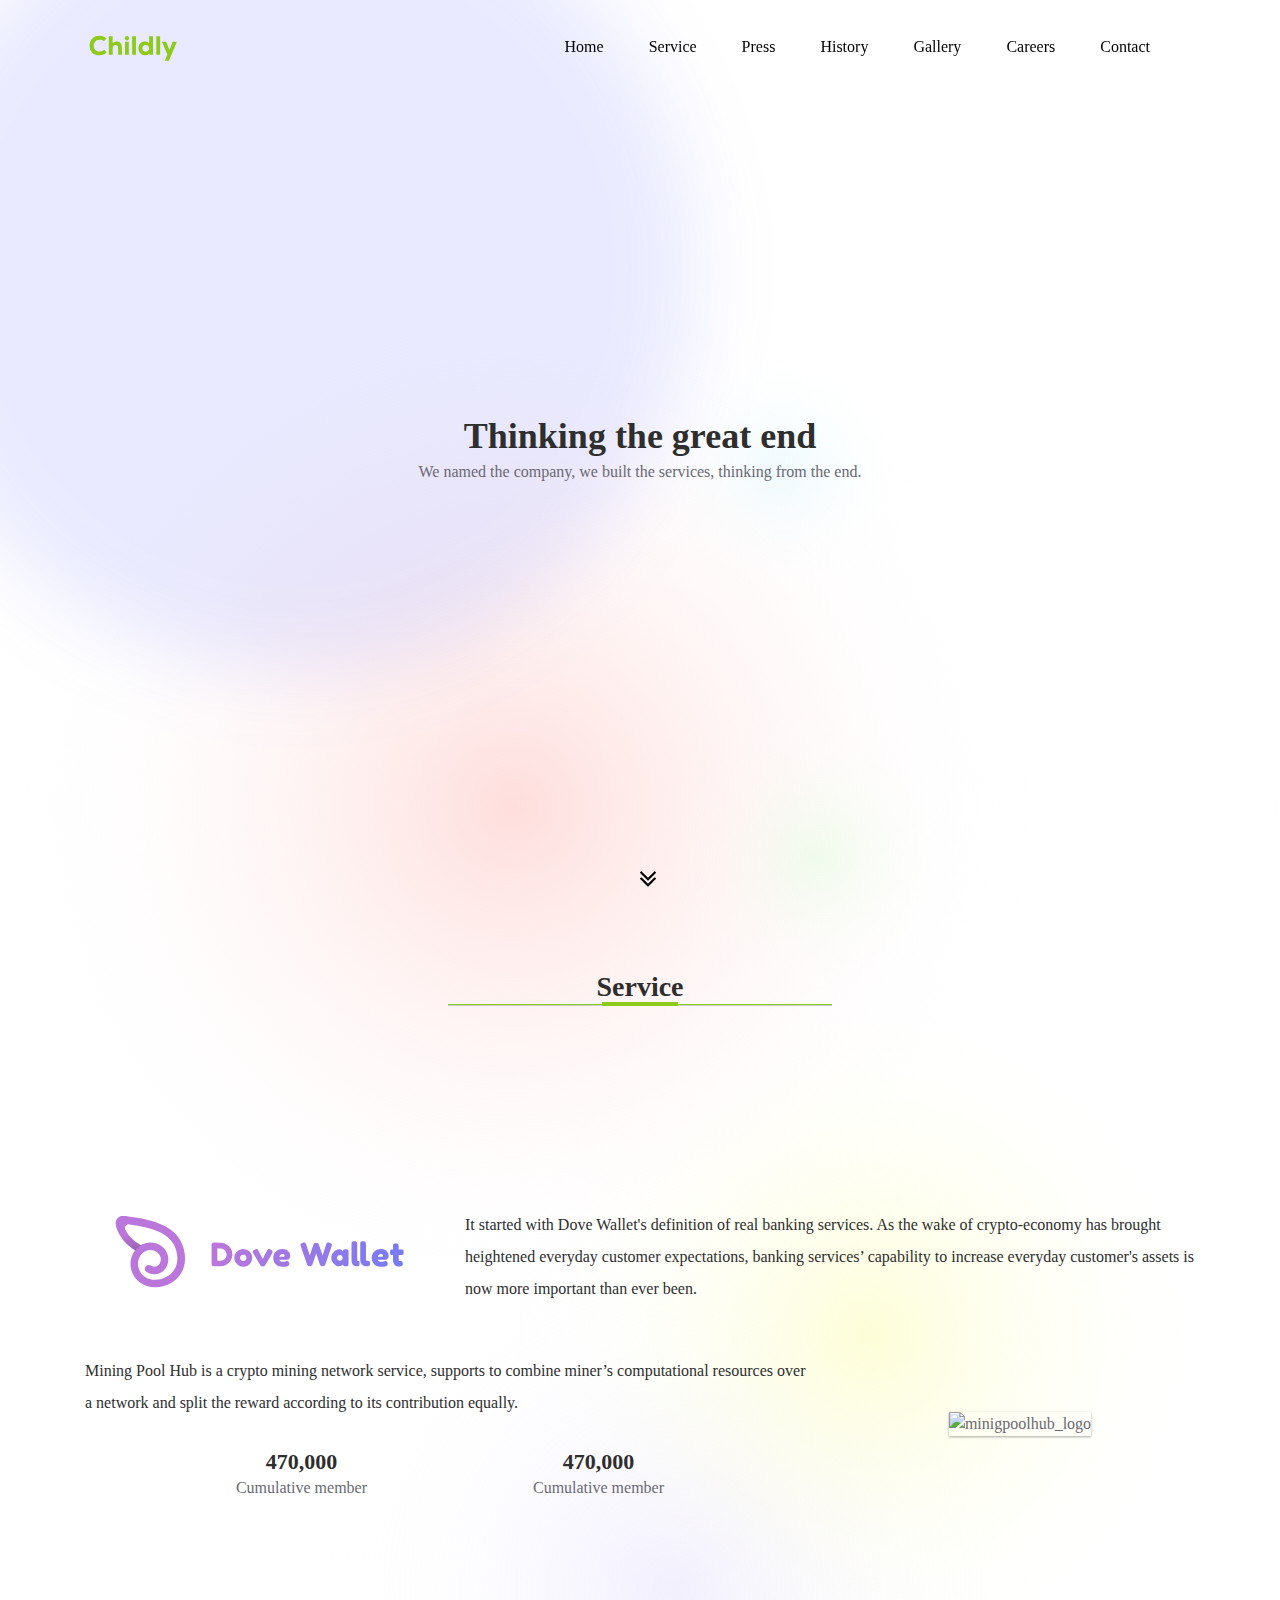
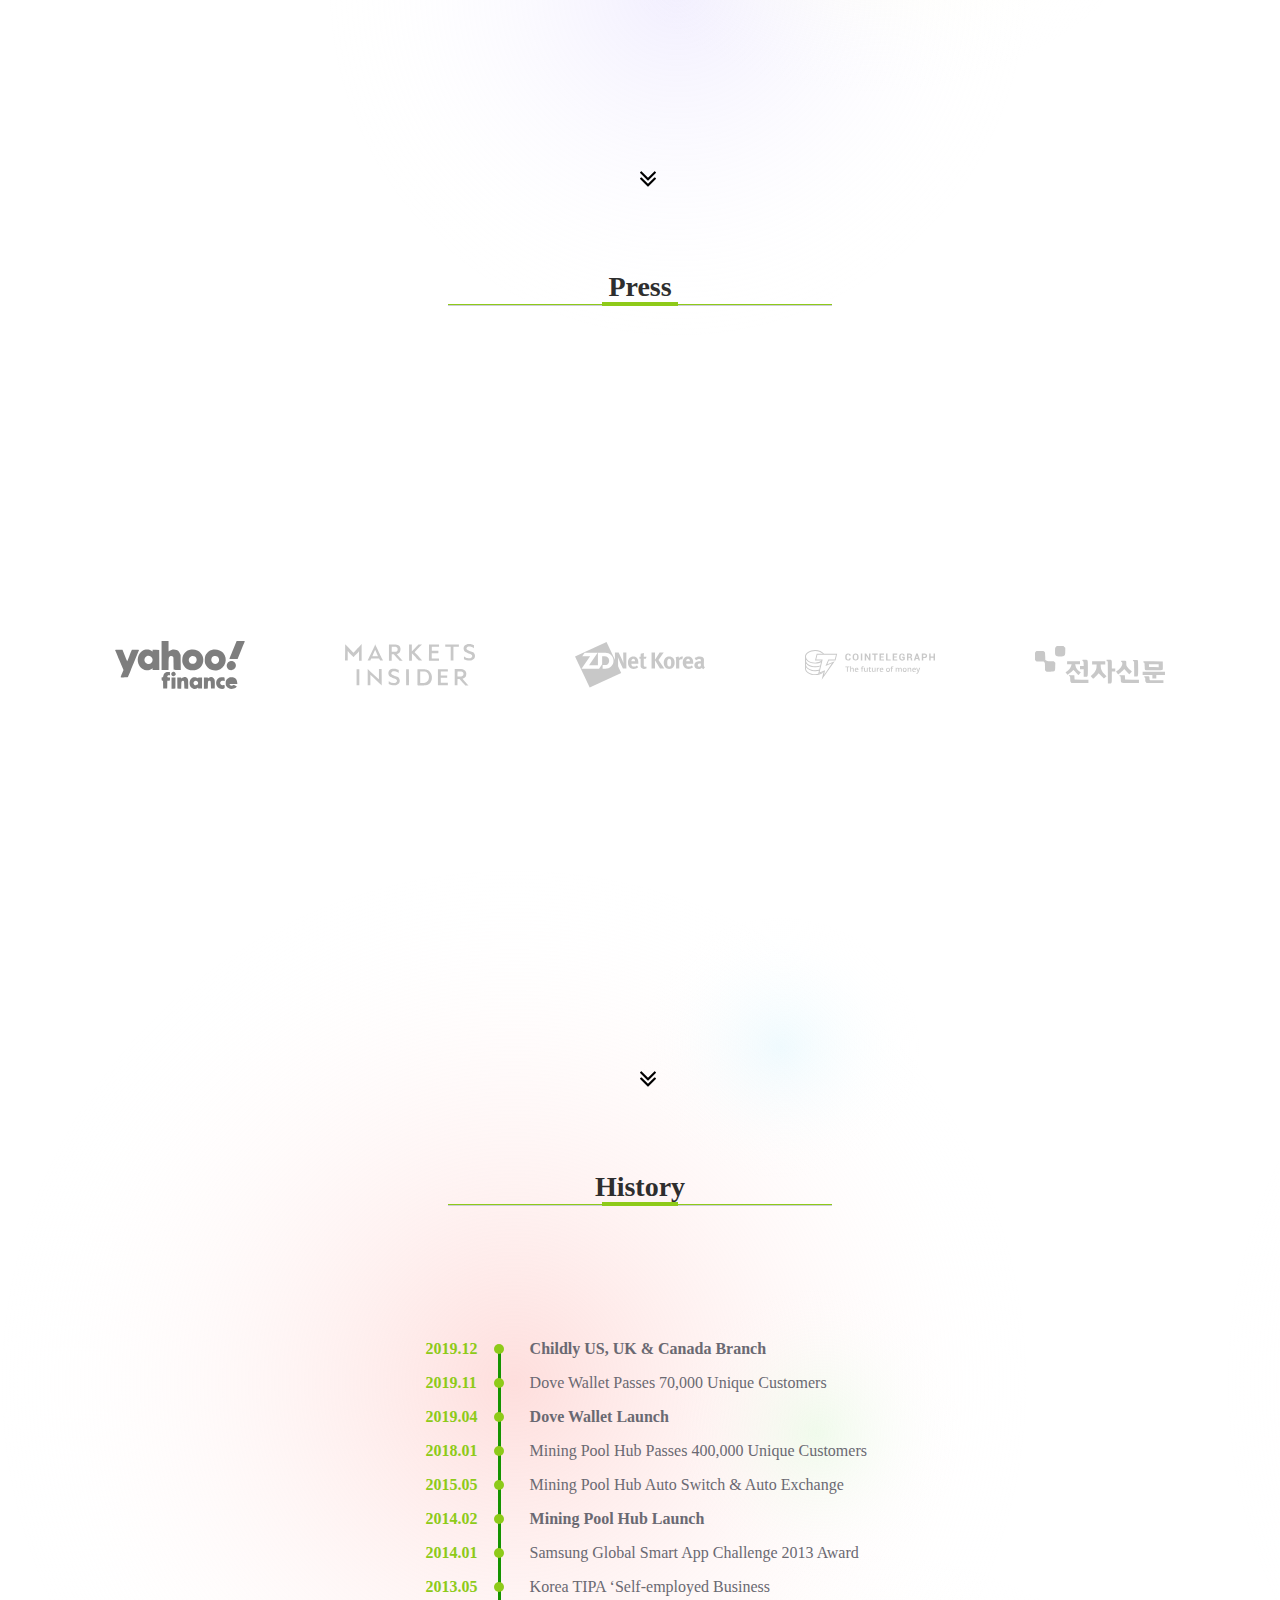
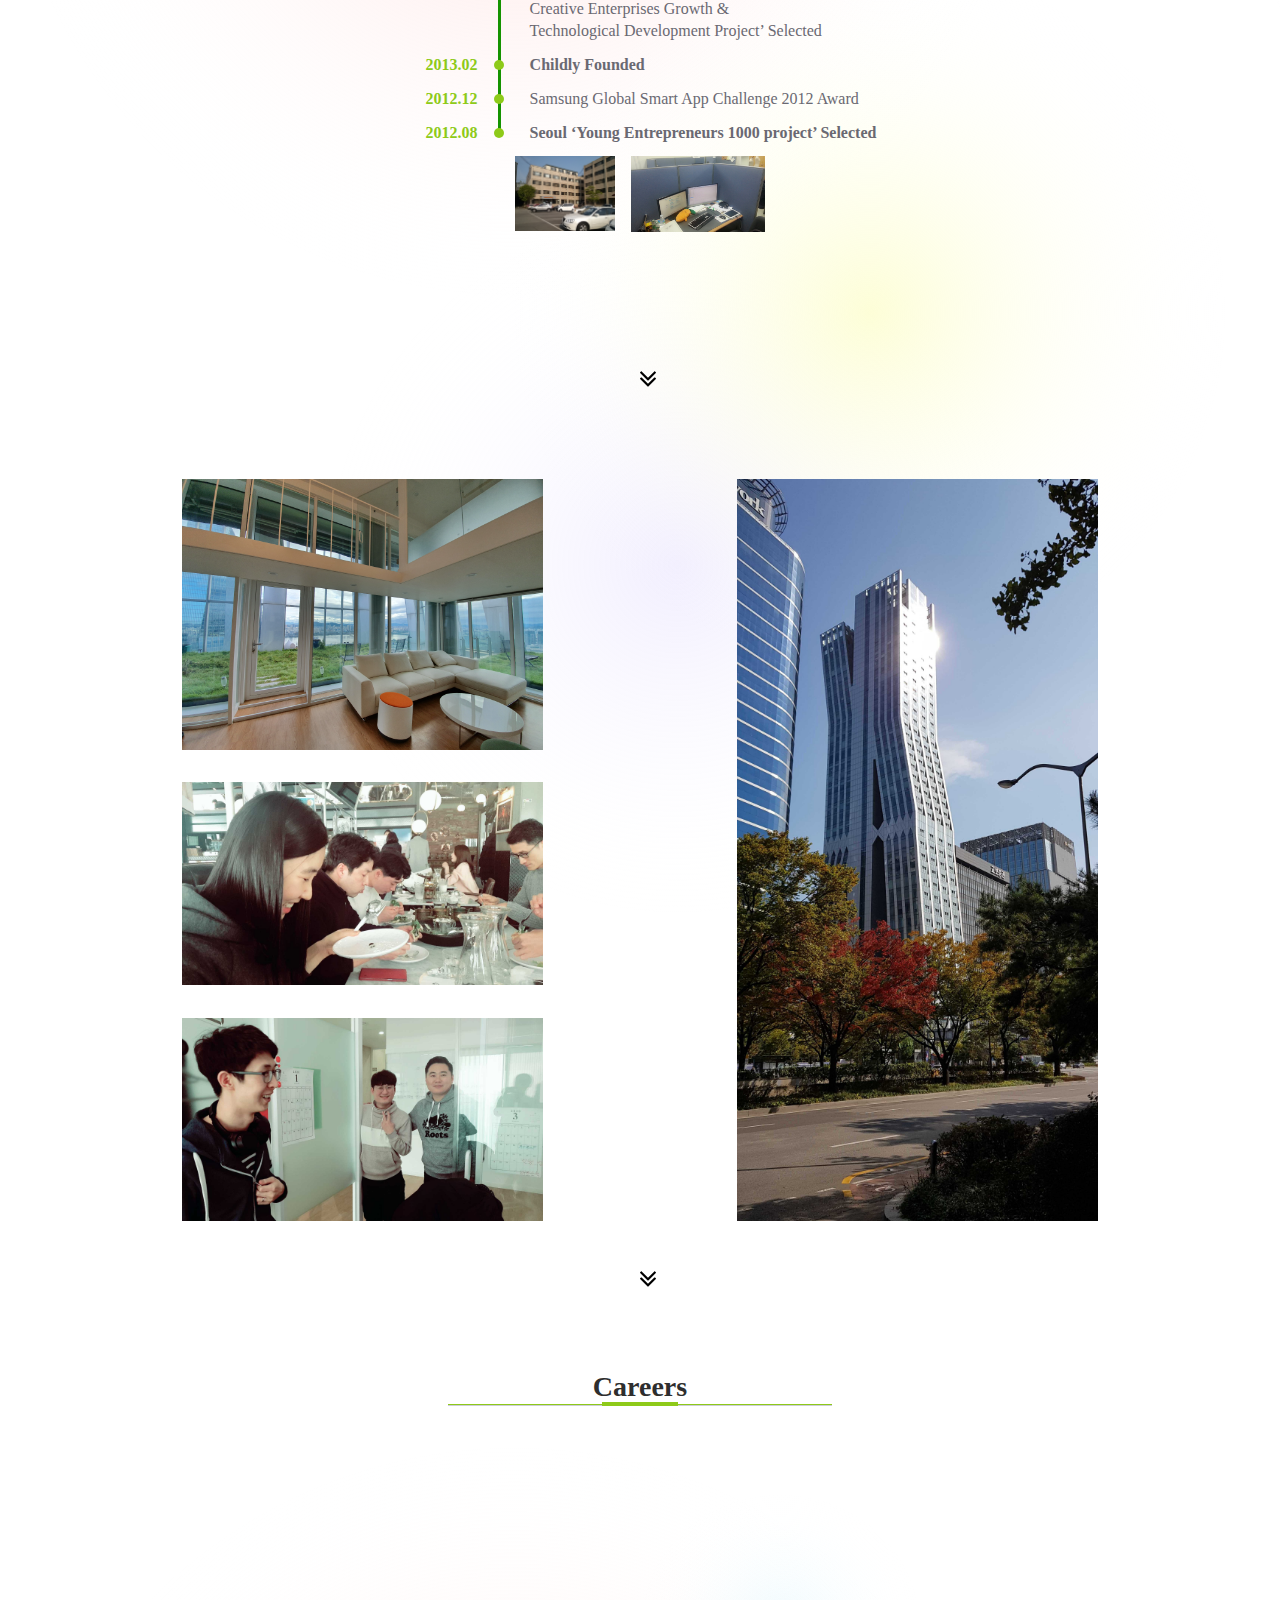
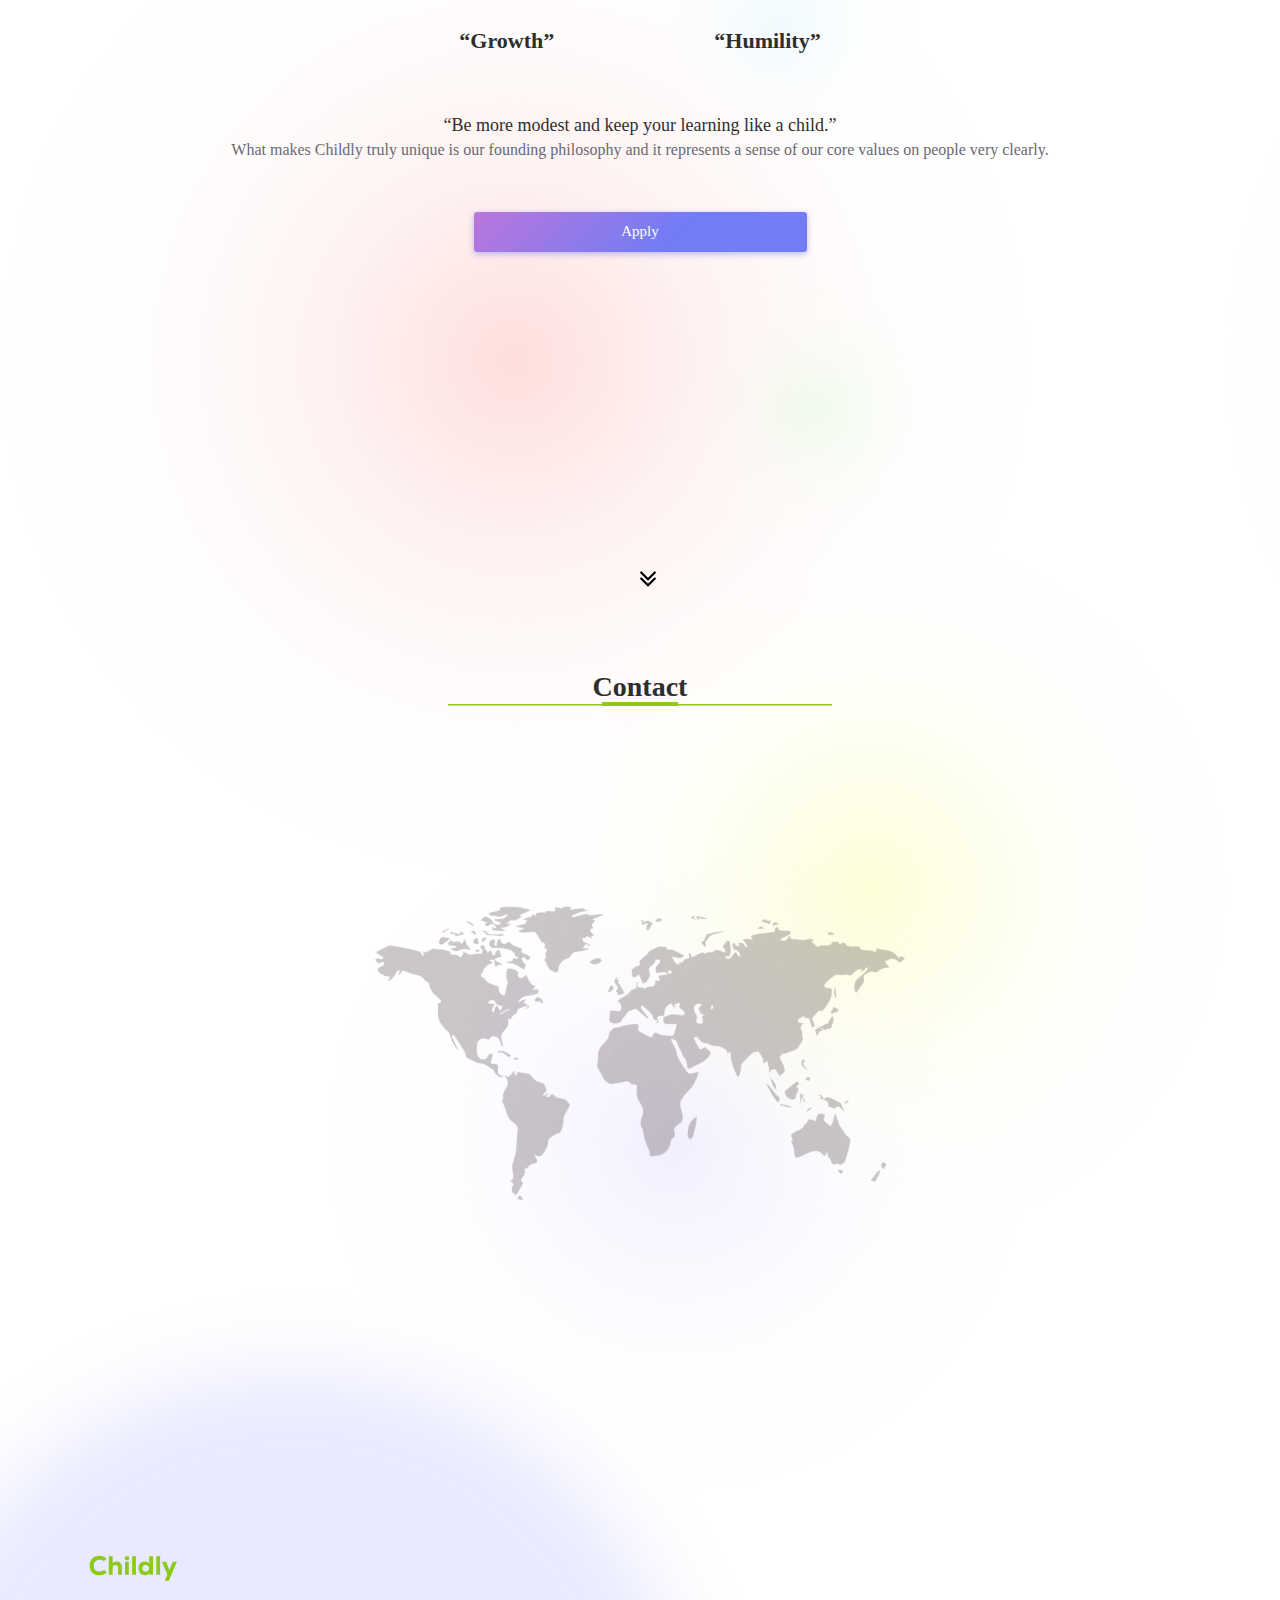
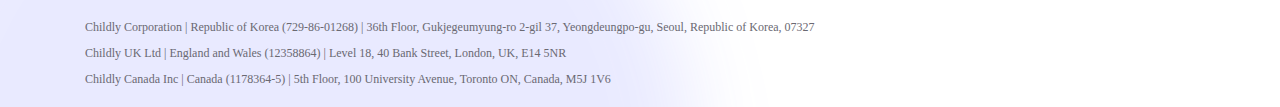
==== commit d9674a0d: "push" ====
--- a/index.html
+++ b/index.html
@@ -115,11 +115,11 @@
           <div class="container">
             <div class="row">
               <div class="col-lg-4 service-img">
-                <div class="about-image text-center order-lg-last">
+                <div class="text-center order-lg-last">
                   <img
                     class="service-img-dovewallet"
                     src="assets/images/dovewallet_logo.svg"
-                    alt="about"
+                    alt="dovewallet_logo"
                   />
                 </div>
               </div>
@@ -217,11 +217,11 @@
                 </div>
               </div>
               <div class="col-lg-4 service-img">
-                <div class="about-image">
+                <div>
                   <img
                     class="service-img-miningpullhub"
                     src="assets/images/miningpoolhub-logo.png"
-                    alt="about"
+                    alt="minigpoolhub_logo"
                   />
                 </div>
               </div>
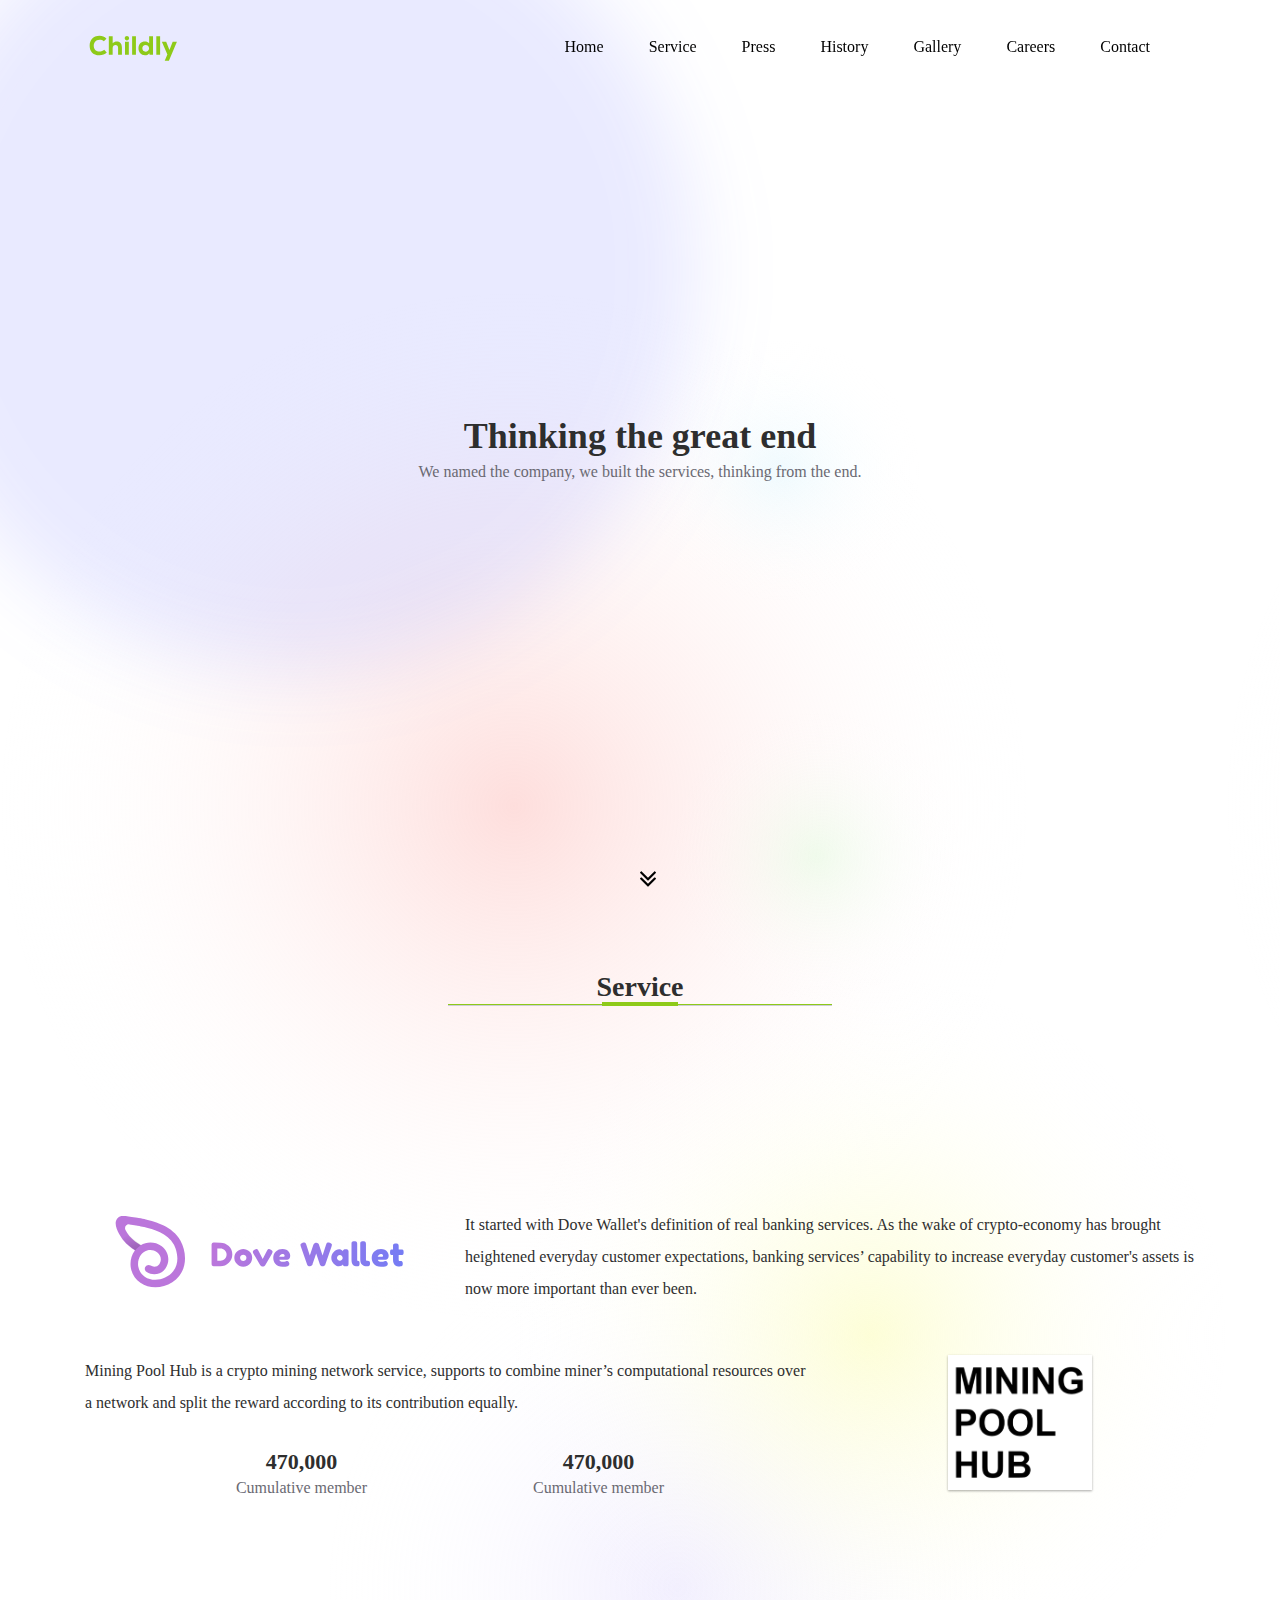
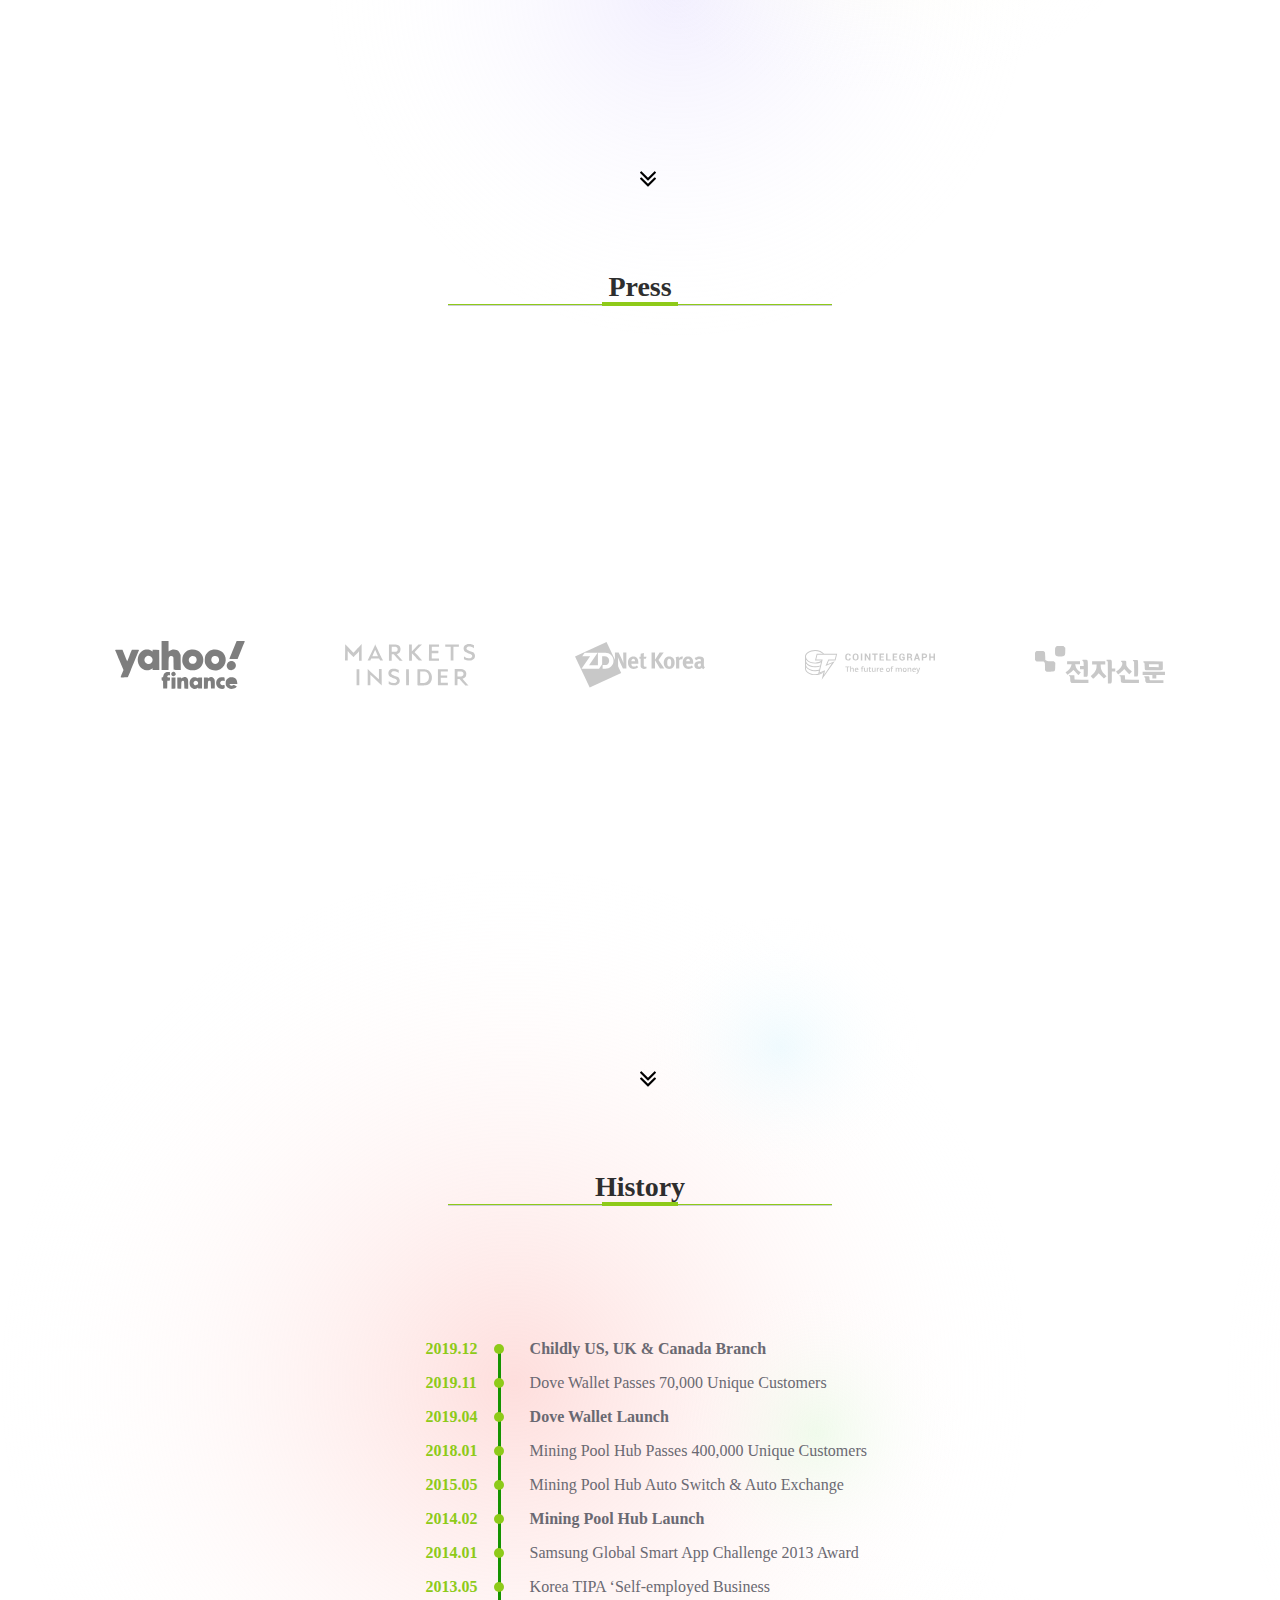
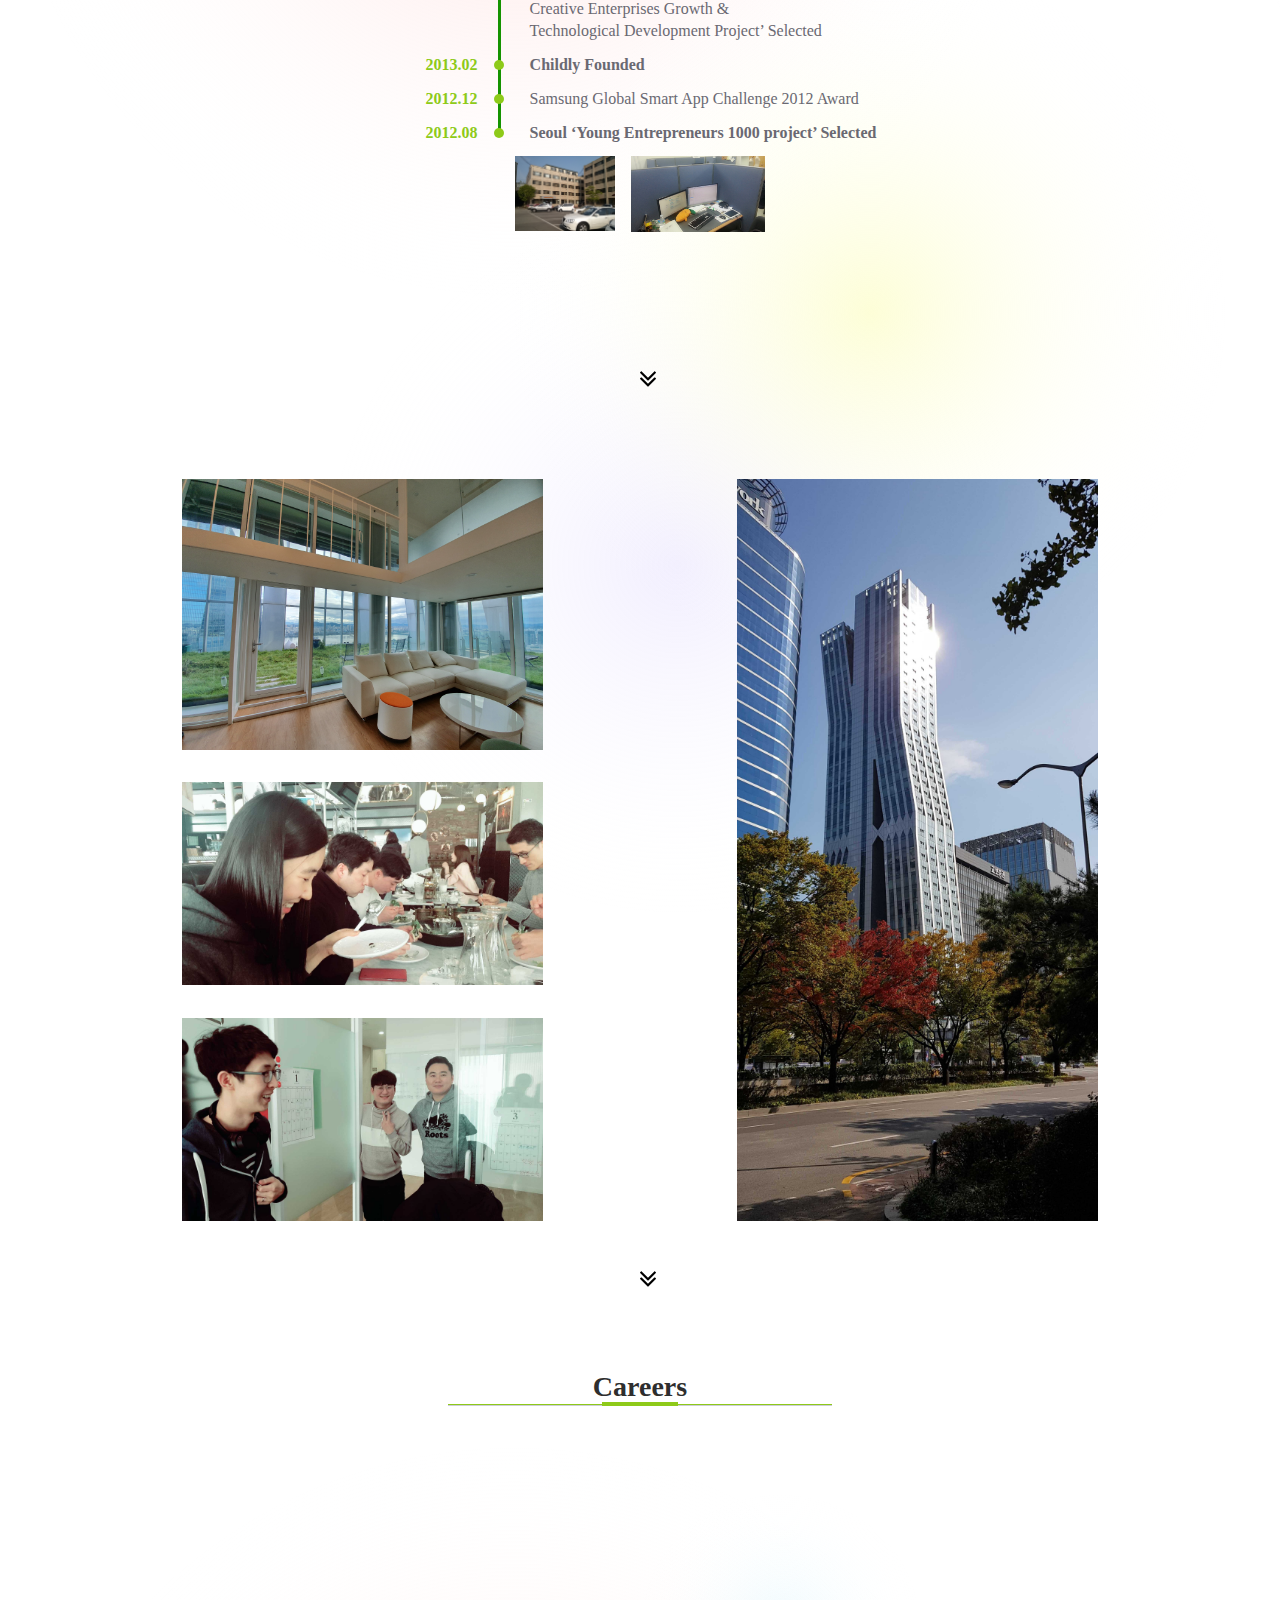
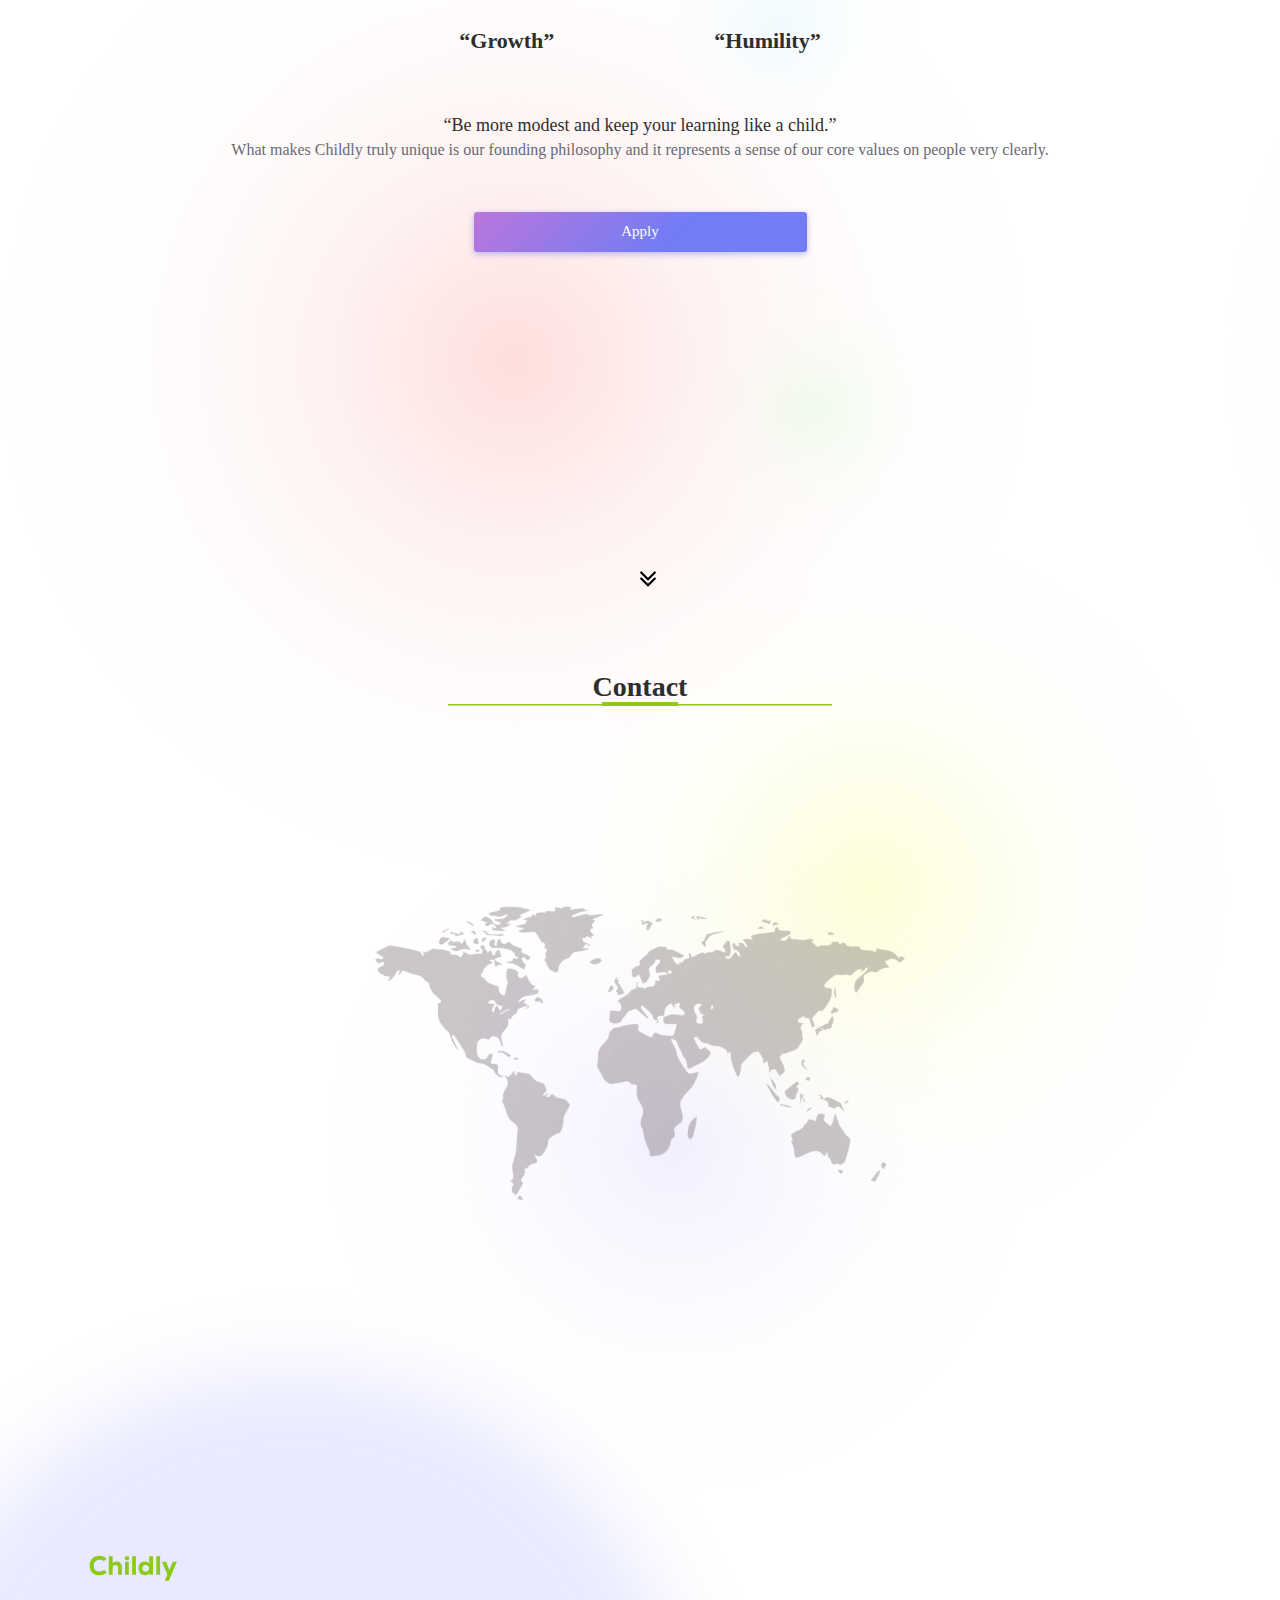
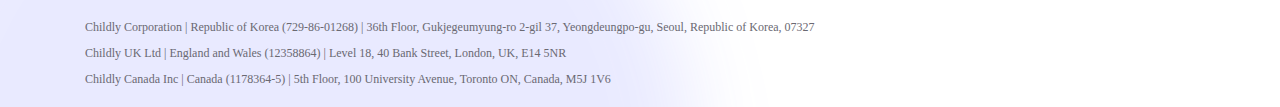
==== commit 46fcf25d: "push" ====
--- a/index.html
+++ b/index.html
@@ -81,7 +81,7 @@
         </div>
       </div>
     </header>
-
+ 
     <div id="fullpage" class="wrapper">
       <section class="home banner section">
         <span class="balloon balloon-1"></span>
@@ -220,7 +220,7 @@
                 <div>
                   <img
                     class="service-img-miningpullhub"
-                    src="assets/images/miningpoolhub-logo.png"
+                    src="assets/images/miningpoolhub_logo.jpg"
                     alt="minigpoolhub_logo"
                   />
                 </div>
